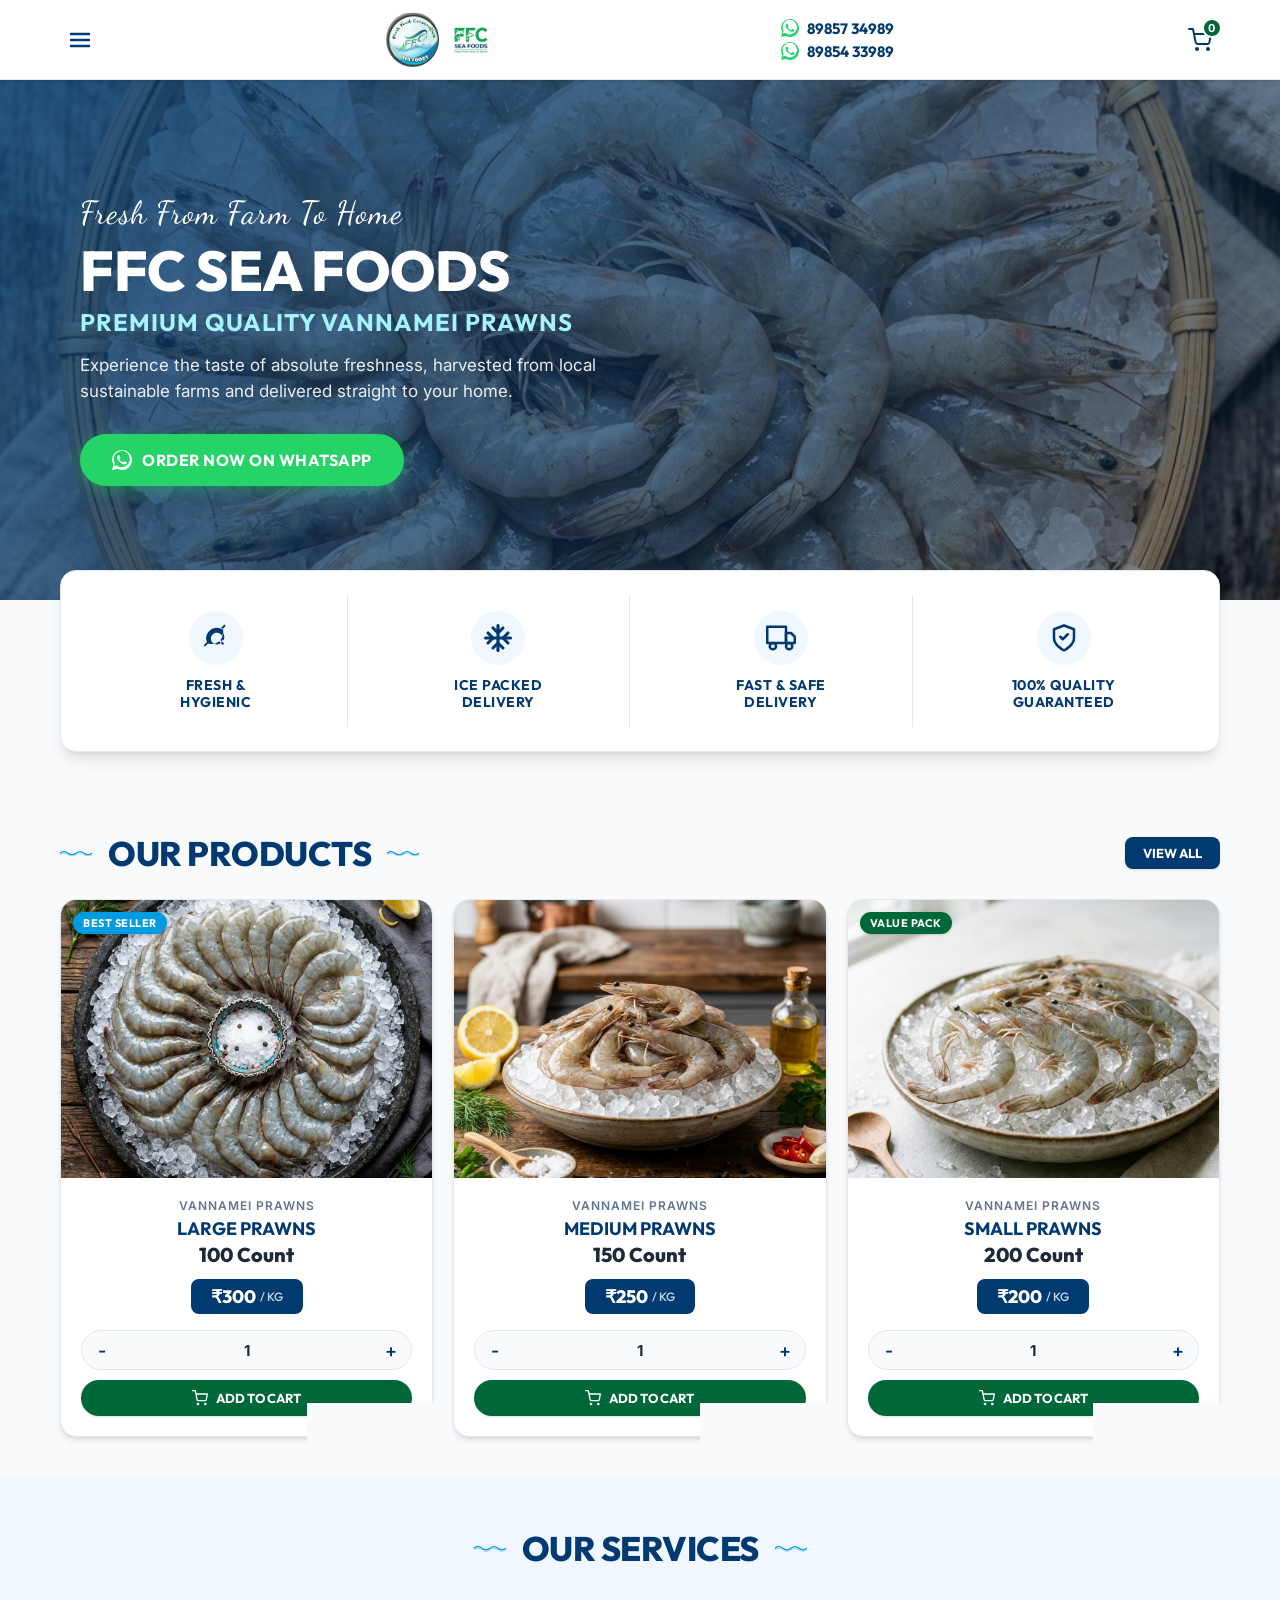
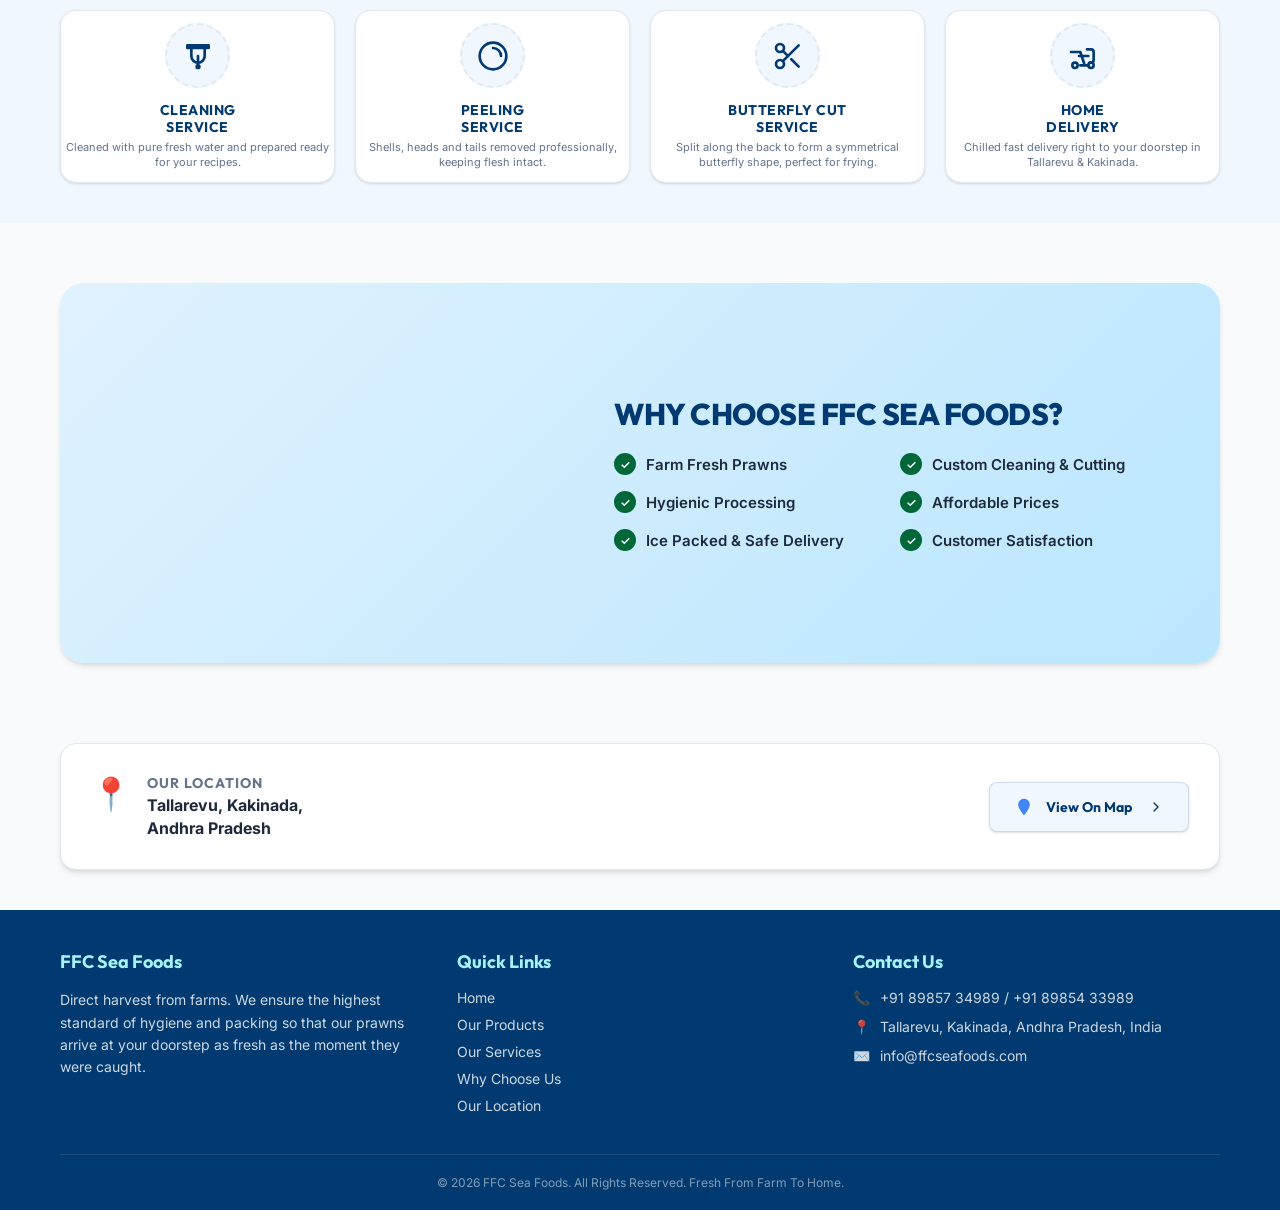
==== index.html @ 6ef406d2 "Add files via upload" ====
<!DOCTYPE html>
<html lang="en">
<head>
    <meta charset="UTF-8">
    <meta name="viewport" content="width=device-width, initial-scale=1.0">
    <title>FFC Sea Foods - Fresh From Farm To Home</title>
    <meta name="description" content="Experience the taste of freshness with premium quality Vannamei prawns from FFC Sea Foods. Delivered fresh, clean, and ice-packed from farm to home.">
    <link rel="stylesheet" href="style.css">
</head>
<body>

    <!-- Header Section -->
    <header class="header">
        <div class="container">
            <!-- Hamburger Menu Button -->
            <button class="menu-toggle" id="open-nav-btn" aria-label="Open Navigation Menu">
                <svg xmlns="http://www.w3.org/2000/svg" width="24" height="24" viewBox="0 0 24 24" fill="none" stroke="currentColor" stroke-width="2.5" stroke-linecap="round" stroke-linejoin="round"><line x1="3" y1="12" x2="21" y2="12"></line><line x1="3" y1="6" x2="21" y2="6"></line><line x1="3" y1="18" x2="21" y2="18"></line></svg>
            </button>

            <!-- Logo -->
            <a href="#" class="logo-container">
                <img src="assets/logo.jpg" alt="FFC Sea Foods Emblem" class="logo-emblem">
                <img src="assets/logo-text.png" alt="FFC Sea Foods Text Logo" class="logo-text">
            </a>

            <!-- Contact Numbers -->
            <div class="contact-info">
                <a href="https://wa.me/918985734989" target="_blank" class="phone-number" aria-label="Chat with FFC Sea Foods on WhatsApp">
                    <svg xmlns="http://www.w3.org/2000/svg" width="24" height="24" viewBox="0 0 24 24" fill="currentColor"><path d="M.057 24l1.687-6.163c-1.041-1.804-1.588-3.849-1.587-5.946C.06 5.348 5.397.01 12.008.01c3.202.001 6.212 1.246 8.477 3.514 2.266 2.268 3.507 5.28 3.505 8.484-.004 6.657-5.34 11.997-11.953 11.997-2.005-.001-3.973-.502-5.724-1.455L0 24zm6.59-4.846c1.6.95 3.188 1.449 4.825 1.451 5.436 0 9.86-4.37 9.864-9.799.002-2.63-1.023-5.101-2.885-6.963C16.588 1.98 14.113.956 12.008.956c-5.44 0-9.866 4.372-9.87 9.802 0 1.714.47 3.387 1.357 4.847l-.994 3.63 3.771-.981zM17.487 14.39c-.3-.15-1.774-.875-2.049-.976-.276-.1-.476-.15-.676.15-.2.3-.775.975-.95 1.174-.175.2-.35.225-.65.075-.3-.15-1.263-.465-2.403-1.485-.888-.795-1.484-1.777-1.66-2.07-.174-.3-.019-.465.13-.615.136-.135.3-.35.45-.525.15-.175.2-.3.3-.5.1-.2.05-.375-.025-.525-.075-.15-.676-1.625-.925-2.225-.244-.582-.515-.5-.676-.508-.155-.008-.333-.01-.508-.01s-.46.065-.702.306c-.24.24-1.01.988-1.01 2.407s1.03 2.795 1.17 2.99c.14.2 2.03 3.095 4.916 4.34.687.296 1.224.474 1.643.607.69.22 1.316.19 1.812.115.55-.085 1.774-.725 2.024-1.425.25-.7.25-1.3 0-1.425-.075-.125-.275-.2-.575-.35z"/></svg>
                    89857 34989
                </a>
                <a href="https://wa.me/918985433989" target="_blank" class="phone-number" aria-label="Chat with FFC Sea Foods on WhatsApp">
                    <svg xmlns="http://www.w3.org/2000/svg" width="24" height="24" viewBox="0 0 24 24" fill="currentColor"><path d="M.057 24l1.687-6.163c-1.041-1.804-1.588-3.849-1.587-5.946C.06 5.348 5.397.01 12.008.01c3.202.001 6.212 1.246 8.477 3.514 2.266 2.268 3.507 5.28 3.505 8.484-.004 6.657-5.34 11.997-11.953 11.997-2.005-.001-3.973-.502-5.724-1.455L0 24zm6.59-4.846c1.6.95 3.188 1.449 4.825 1.451 5.436 0 9.86-4.37 9.864-9.799.002-2.63-1.023-5.101-2.885-6.963C16.588 1.98 14.113.956 12.008.956c-5.44 0-9.866 4.372-9.87 9.802 0 1.714.47 3.387 1.357 4.847l-.994 3.63 3.771-.981zM17.487 14.39c-.3-.15-1.774-.875-2.049-.976-.276-.1-.476-.15-.676.15-.2.3-.775.975-.95 1.174-.175.2-.35.225-.65.075-.3-.15-1.263-.465-2.403-1.485-.888-.795-1.484-1.777-1.66-2.07-.174-.3-.019-.465.13-.615.136-.135.3-.35.45-.525.15-.175.2-.3.3-.5.1-.2.05-.375-.025-.525-.075-.15-.676-1.625-.925-2.225-.244-.582-.515-.5-.676-.508-.155-.008-.333-.01-.508-.01s-.46.065-.702.306c-.24.24-1.01.988-1.01 2.407s1.03 2.795 1.17 2.99c.14.2 2.03 3.095 4.916 4.34.687.296 1.224.474 1.643.607.69.22 1.316.19 1.812.115.55-.085 1.774-.725 2.024-1.425.25-.7.25-1.3 0-1.425-.075-.125-.275-.2-.575-.35z"/></svg>
                    89854 33989
                </a>
            </div>

            <!-- Header Right: Cart Icon Button -->
            <div class="header-right">
                <button class="cart-btn" id="open-cart-btn" aria-label="Open Shopping Cart">
                    <svg xmlns="http://www.w3.org/2000/svg" width="24" height="24" viewBox="0 0 24 24" fill="none" stroke="currentColor" stroke-width="2" stroke-linecap="round" stroke-linejoin="round"><circle cx="9" cy="21" r="1"></circle><circle cx="20" cy="21" r="1"></circle><path d="M1 1h4l2.68 13.39a2 2 0 0 0 2 1.61h9.72a2 2 0 0 0 2-1.61L23 6H6"></path></svg>
                    <span class="cart-count" id="cart-count">0</span>
                </button>
            </div>
        </div>
    </header>

    <!-- Hero Banner Slider Section -->
    <section class="hero" id="home">
        <div class="hero-slider">
            <!-- Slide 1 -->
            <div class="hero-slide active" style="background-image: url('assets/hero-prawns.png');">
                <div class="container">
                    <div class="hero-content">
                        <p class="hero-subtitle-hand">Fresh From Farm To Home</p>
                        <h1 class="hero-title">FFC Sea Foods</h1>
                        <p class="hero-accent">Premium Quality Vannamei Prawns</p>
                        <p class="hero-desc">Experience the taste of absolute freshness, harvested from local sustainable farms and delivered straight to your home.</p>
                        <a href="https://wa.me/918985734989?text=Hello%20FFC%20Sea%20Foods%2C%20I%20would%20like%20to%20order%20 Vannamei%20Prawns!" target="_blank" class="hero-btn">
                            <svg xmlns="http://www.w3.org/2000/svg" viewBox="0 0 24 24"><path d="M.057 24l1.687-6.163c-1.041-1.804-1.588-3.849-1.587-5.946C.06 5.348 5.397.01 12.008.01c3.202.001 6.212 1.246 8.477 3.514 2.266 2.268 3.507 5.28 3.505 8.484-.004 6.657-5.34 11.997-11.953 11.997-2.005-.001-3.973-.502-5.724-1.455L0 24zm6.59-4.846c1.6.95 3.188 1.449 4.825 1.451 5.436 0 9.86-4.37 9.864-9.799.002-2.63-1.023-5.101-2.885-6.963C16.588 1.98 14.113.956 12.008.956c-5.44 0-9.866 4.372-9.87 9.802 0 1.714.47 3.387 1.357 4.847l-.994 3.63 3.771-.981zM17.487 14.39c-.3-.15-1.774-.875-2.049-.976-.276-.1-.476-.15-.676.15-.2.3-.775.975-.95 1.174-.175.2-.35.225-.65.075-.3-.15-1.263-.465-2.403-1.485-.888-.795-1.484-1.777-1.66-2.07-.174-.3-.019-.465.13-.615.136-.135.3-.35.45-.525.15-.175.2-.3.3-.5.1-.2.05-.375-.025-.525-.075-.15-.676-1.625-.925-2.225-.244-.582-.515-.5-.676-.508-.155-.008-.333-.01-.508-.01s-.46.065-.702.306c-.24.24-1.01.988-1.01 2.407s1.03 2.795 1.17 2.99c.14.2 2.03 3.095 4.916 4.34.687.296 1.224.474 1.643.607.69.22 1.316.19 1.812.115.55-.085 1.774-.725 2.024-1.425.25-.7.25-1.3 0-1.425-.075-.125-.275-.2-.575-.35z"/></svg>
                            Order Now On WhatsApp
                        </a>
                    </div>
                </div>
            </div>
            
            <!-- Slide 2 -->
            <div class="hero-slide" style="background-image: url('assets/hero-prawns.png');">
                <div class="container">
                    <div class="hero-content">
                        <p class="hero-subtitle-hand">Tailored To Your Kitchen</p>
                        <h2 class="hero-title">Custom Cuts & Peeling</h2>
                        <p class="hero-accent">Hygienic Cleaning Included</p>
                        <p class="hero-desc">Choose from Peeling, De-veining, or Butterfly Cuts. Our team prepares your seafood fresh and pack it in ice-chilled boxes.</p>
                        <button class="hero-btn" onclick="document.getElementById('products').scrollIntoView();">
                            <svg xmlns="http://www.w3.org/2000/svg" width="24" height="24" viewBox="0 0 24 24" fill="none" stroke="currentColor" stroke-width="2" stroke-linecap="round" stroke-linejoin="round"><circle cx="9" cy="21" r="1"></circle><circle cx="20" cy="21" r="1"></circle><path d="M1 1h4l2.68 13.39a2 2 0 0 0 2 1.61h9.72a2 2 0 0 0 2-1.61L23 6H6"></path></svg>
                            View Our Prawn Products
                        </button>
                    </div>
                </div>
            </div>
        </div>
        
        <!-- Slider Dots -->
        <div class="hero-dots">
            <div class="hero-dot active" data-slide="0"></div>
            <div class="hero-dot" data-slide="1"></div>
        </div>
    </section>

    <!-- Feature Highlights Section -->
    <section class="features-section">
        <div class="container">
            <div class="features-grid">
                <!-- Feature 1 -->
                <div class="feature-card">
                    <div class="feature-icon-wrapper">
                        <!-- Prawn SVG -->
                        <svg xmlns="http://www.w3.org/2000/svg" width="30" height="30" viewBox="0 0 64 64" fill="currentColor"><path d="M49.2 16.5C45 12.3 39.5 10 33.7 10s-11.3 2.3-15.5 6.5C11 23.7 9 32.5 12.7 40.4L6.9 46.2c-.8.8-.8 2 0 2.8s2 .8 2.8 0l5.5-5.5c7.9 3.2 16.5 1 23.3-4.7l6.9 6.9c.4.4.9.6 1.4.6s1-.2 1.4-.6c.8-.8.8-2 0-2.8l-6.9-6.9c5.7-6.8 8-15.4 4.8-23.2l5.5-5.5c.8-.8.8-2 0-2.8s-2-.8-2.8 0l-5.7 5.7zM33.7 46c-7 0-12.7-5.7-12.7-12.7S26.7 20.6 33.7 20.6 46.4 26.3 46.4 33.3 40.7 46 33.7 46zm14.1-23.7c1.3 2.2 2 4.7 2 7.3s-.7 5.1-2 7.3l-2.6-2.6c.6-1.4 1-3 1-4.7s-.4-3.3-1-4.7l2.6-2.6z"/></svg>
                    </div>
                    <span class="feature-title">Fresh &<br>Hygienic</span>
                </div>
                <!-- Feature 2 -->
                <div class="feature-card">
                    <div class="feature-icon-wrapper">
                        <svg xmlns="http://www.w3.org/2000/svg" width="30" height="30" viewBox="0 0 24 24" fill="none" stroke="currentColor" stroke-width="2.5" stroke-linecap="round" stroke-linejoin="round"><line x1="2" y1="12" x2="22" y2="12"></line><line x1="12" y1="2" x2="12" y2="22"></line><path d="m20 16-4-4 4-4"></path><path d="m4 8 4 4-4 4"></path><path d="m16 4-4 4-4-4"></path><path d="m8 20 4-4 4 4"></path></svg>
                    </div>
                    <span class="feature-title">Ice Packed<br>Delivery</span>
                </div>
                <!-- Feature 3 -->
                <div class="feature-card">
                    <div class="feature-icon-wrapper">
                        <svg xmlns="http://www.w3.org/2000/svg" width="30" height="30" viewBox="0 0 24 24" fill="none" stroke="currentColor" stroke-width="2" stroke-linecap="round" stroke-linejoin="round"><rect x="1" y="3" width="15" height="13"></rect><polygon points="16 8 20 8 23 11 23 16 16 16 16 8"></polygon><circle cx="5.5" cy="18.5" r="2.5"></circle><circle cx="18.5" cy="18.5" r="2.5"></circle></svg>
                    </div>
                    <span class="feature-title">Fast & Safe<br>Delivery</span>
                </div>
                <!-- Feature 4 -->
                <div class="feature-card">
                    <div class="feature-icon-wrapper">
                        <svg xmlns="http://www.w3.org/2000/svg" width="30" height="30" viewBox="0 0 24 24" fill="none" stroke="currentColor" stroke-width="2" stroke-linecap="round" stroke-linejoin="round"><path d="M12 22s8-4 8-10V5l-8-3-8 3v7c0 6 8 10 8 10z"></path><path d="m9 11 2 2 4-4"></path></svg>
                    </div>
                    <span class="feature-title">100% Quality<br>Guaranteed</span>
                </div>
            </div>
        </div>
    </section>

    <!-- Our Products Section -->
    <section class="products-section" id="products">
        <div class="container">
            <div class="section-header-row">
                <div class="section-title-wrapper">
                    <!-- Blue waves SVG -->
                    <svg class="wave-icon" viewBox="0 0 100 20" width="32" fill="none" xmlns="http://www.w3.org/2000/svg">
                        <path d="M0 10 Q 12.5 0, 25 10 T 50 10 T 75 10 T 100 10" stroke="currentColor" stroke-width="4" stroke-linecap="round"/>
                        <path d="M0 15 Q 12.5 5, 25 15 T 50 15 T 75 15 T 100 15" stroke="currentColor" stroke-width="2" stroke-linecap="round" opacity="0.6"/>
                    </svg>
                    <h2 class="section-title">Our Products</h2>
                    <svg class="wave-icon" viewBox="0 0 100 20" width="32" fill="none" xmlns="http://www.w3.org/2000/svg">
                        <path d="M0 10 Q 12.5 0, 25 10 T 50 10 T 75 10 T 100 10" stroke="currentColor" stroke-width="4" stroke-linecap="round"/>
                        <path d="M0 15 Q 12.5 5, 25 15 T 50 15 T 75 15 T 100 15" stroke="currentColor" stroke-width="2" stroke-linecap="round" opacity="0.6"/>
                    </svg>
                </div>
                <button class="view-all-btn" onclick="document.getElementById('products').scrollIntoView();">View All</button>
            </div>

            <div class="products-grid">
                <!-- Product 1: 100 Count -->
                <div class="product-card animate-fade-in" style="animation-delay: 0.1s;">
                    <div class="product-image-wrapper">
                        <img src="assets/prawns-100.png" alt="Vannamei Prawns 100 Count" class="product-img">
                        <span class="product-badge">Best Seller</span>
                    </div>
                    <div class="product-body">
                        <span class="product-cat">Vannamei Prawns</span>
                        <h3 class="product-name">Large Prawns</h3>
                        <p class="product-count">100 Count</p>
                        <div class="product-price-tag">
                            ₹300 <span>/ KG</span>
                        </div>
                        <div class="product-actions">
                            <div class="qty-controls">
                                <button class="qty-btn minus" data-product-id="prawn-100" aria-label="Decrease Quantity">-</button>
                                <span class="qty-val" id="qty-prawn-100">1</span>
                                <button class="qty-btn plus" data-product-id="prawn-100" aria-label="Increase Quantity">+</button>
                            </div>
                            <button class="add-cart-btn" data-id="prawn-100" data-name="Vannamei Prawns (100 Count)" data-price="300" data-img="assets/prawns-100.png" data-count="100 Count">
                                <svg xmlns="http://www.w3.org/2000/svg" viewBox="0 0 24 24" fill="none" stroke="currentColor" stroke-width="2" stroke-linecap="round" stroke-linejoin="round"><circle cx="9" cy="21" r="1"></circle><circle cx="20" cy="21" r="1"></circle><path d="M1 1h4l2.68 13.39a2 2 0 0 0 2 1.61h9.72a2 2 0 0 0 2-1.61L23 6H6"></path></svg>
                                Add To Cart
                            </button>
                        </div>
                    </div>
                </div>

                <!-- Product 2: 150 Count -->
                <div class="product-card animate-fade-in" style="animation-delay: 0.2s;">
                    <div class="product-image-wrapper">
                        <img src="assets/prawns-150.png" alt="Vannamei Prawns 150 Count" class="product-img">
                    </div>
                    <div class="product-body">
                        <span class="product-cat">Vannamei Prawns</span>
                        <h3 class="product-name">Medium Prawns</h3>
                        <p class="product-count">150 Count</p>
                        <div class="product-price-tag">
                            ₹250 <span>/ KG</span>
                        </div>
                        <div class="product-actions">
                            <div class="qty-controls">
                                <button class="qty-btn minus" data-product-id="prawn-150" aria-label="Decrease Quantity">-</button>
                                <span class="qty-val" id="qty-prawn-150">1</span>
                                <button class="qty-btn plus" data-product-id="prawn-150" aria-label="Increase Quantity">+</button>
                            </div>
                            <button class="add-cart-btn" data-id="prawn-150" data-name="Vannamei Prawns (150 Count)" data-price="250" data-img="assets/prawns-150.png" data-count="150 Count">
                                <svg xmlns="http://www.w3.org/2000/svg" viewBox="0 0 24 24" fill="none" stroke="currentColor" stroke-width="2" stroke-linecap="round" stroke-linejoin="round"><circle cx="9" cy="21" r="1"></circle><circle cx="20" cy="21" r="1"></circle><path d="M1 1h4l2.68 13.39a2 2 0 0 0 2 1.61h9.72a2 2 0 0 0 2-1.61L23 6H6"></path></svg>
                                Add To Cart
                            </button>
                        </div>
                    </div>
                </div>

                <!-- Product 3: 200 Count -->
                <div class="product-card animate-fade-in" style="animation-delay: 0.3s;">
                    <div class="product-image-wrapper">
                        <img src="assets/prawns-200.png" alt="Vannamei Prawns 200 Count" class="product-img">
                        <span class="product-badge" style="background-color: var(--primary);">Value Pack</span>
                    </div>
                    <div class="product-body">
                        <span class="product-cat">Vannamei Prawns</span>
                        <h3 class="product-name">Small Prawns</h3>
                        <p class="product-count">200 Count</p>
                        <div class="product-price-tag">
                            ₹200 <span>/ KG</span>
                        </div>
                        <div class="product-actions">
                            <div class="qty-controls">
                                <button class="qty-btn minus" data-product-id="prawn-200" aria-label="Decrease Quantity">-</button>
                                <span class="qty-val" id="qty-prawn-200">1</span>
                                <button class="qty-btn plus" data-product-id="prawn-200" aria-label="Increase Quantity">+</button>
                            </div>
                            <button class="add-cart-btn" data-id="prawn-200" data-name="Vannamei Prawns (200 Count)" data-price="200" data-img="assets/prawns-200.png" data-count="200 Count">
                                <svg xmlns="http://www.w3.org/2000/svg" viewBox="0 0 24 24" fill="none" stroke="currentColor" stroke-width="2" stroke-linecap="round" stroke-linejoin="round"><circle cx="9" cy="21" r="1"></circle><circle cx="20" cy="21" r="1"></circle><path d="M1 1h4l2.68 13.39a2 2 0 0 0 2 1.61h9.72a2 2 0 0 0 2-1.61L23 6H6"></path></svg>
                                Add To Cart
                            </button>
                        </div>
                    </div>
                </div>
            </div>
        </div>
    </section>

    <!-- Our Services Section -->
    <section class="services-section" id="services">
        <div class="container">
            <div class="section-header">
                <div class="section-title-wrapper">
                    <svg class="wave-icon" viewBox="0 0 100 20" width="32" fill="none" xmlns="http://www.w3.org/2000/svg">
                        <path d="M0 10 Q 12.5 0, 25 10 T 50 10 T 75 10 T 100 10" stroke="currentColor" stroke-width="4" stroke-linecap="round"/>
                        <path d="M0 15 Q 12.5 5, 25 15 T 50 15 T 75 15 T 100 15" stroke="currentColor" stroke-width="2" stroke-linecap="round" opacity="0.6"/>
                    </svg>
                    <h2 class="section-title">Our Services</h2>
                    <svg class="wave-icon" viewBox="0 0 100 20" width="32" fill="none" xmlns="http://www.w3.org/2000/svg">
                        <path d="M0 10 Q 12.5 0, 25 10 T 50 10 T 75 10 T 100 10" stroke="currentColor" stroke-width="4" stroke-linecap="round"/>
                        <path d="M0 15 Q 12.5 5, 25 15 T 50 15 T 75 15 T 100 15" stroke="currentColor" stroke-width="2" stroke-linecap="round" opacity="0.6"/>
                    </svg>
                </div>
            </div>

            <div class="services-grid">
                <!-- Service 1 -->
                <div class="service-card">
                    <div class="service-icon-wrapper">
                        <!-- Shower/Cleaning SVG -->
                        <svg xmlns="http://www.w3.org/2000/svg" width="32" height="32" viewBox="0 0 24 24" fill="none" stroke="currentColor" stroke-width="2" stroke-linecap="round" stroke-linejoin="round"><path d="M4 4h16v2H4z"></path><path d="M7 6v6a5 5 0 0 0 10 0V6"></path><path d="M12 12v8"></path><circle cx="12" cy="20" r="1"></circle></svg>
                    </div>
                    <span class="service-title">Cleaning<br>Service</span>
                    <p class="service-desc">Cleaned with pure fresh water and prepared ready for your recipes.</p>
                </div>

                <!-- Service 2 -->
                <div class="service-card">
                    <div class="service-icon-wrapper">
                        <!-- Peeling/Shrimp SVG -->
                        <svg xmlns="http://www.w3.org/2000/svg" width="32" height="32" viewBox="0 0 24 24" fill="none" stroke="currentColor" stroke-width="2" stroke-linecap="round" stroke-linejoin="round"><path d="M12 2a10 10 0 0 1 10 10c0 5.523-4.477 10-10 10S2 17.523 2 12S6.477 2 12 2z"></path><path d="M12 6a6 6 0 0 1 6 6"></path></svg>
                    </div>
                    <span class="service-title">Peeling<br>Service</span>
                    <p class="service-desc">Shells, heads and tails removed professionally, keeping flesh intact.</p>
                </div>

                <!-- Service 3 -->
                <div class="service-card">
                    <div class="service-icon-wrapper">
                        <!-- Scissors SVG -->
                        <svg xmlns="http://www.w3.org/2000/svg" width="32" height="32" viewBox="0 0 24 24" fill="none" stroke="currentColor" stroke-width="2" stroke-linecap="round" stroke-linejoin="round"><circle cx="6" cy="6" r="3"></circle><circle cx="6" cy="18" r="3"></circle><line x1="20" y1="4" x2="8.12" y2="15.88"></line><line x1="14.47" y1="14.48" x2="20" y2="20"></line><line x1="8.12" y1="8.12" x2="12" y2="12"></line></svg>
                    </div>
                    <span class="service-title">Butterfly Cut<br>Service</span>
                    <p class="service-desc">Split along the back to form a symmetrical butterfly shape, perfect for frying.</p>
                </div>

                <!-- Service 4 -->
                <div class="service-card">
                    <div class="service-icon-wrapper">
                        <!-- Home Delivery Scooter SVG -->
                        <svg xmlns="http://www.w3.org/2000/svg" width="32" height="32" viewBox="0 0 24 24" fill="none" stroke="currentColor" stroke-width="2" stroke-linecap="round" stroke-linejoin="round"><circle cx="6" cy="19" r="2"></circle><circle cx="18" cy="19" r="2"></circle><path d="M10 19h6"></path><path d="M17 17h1a2 2 0 0 0 2-2V9a2 2 0 0 0-2-2h-3"></path><path d="M13 18l-3-9H3"></path><path d="M16 12H9"></path></svg>
                    </div>
                    <span class="service-title">Home<br>Delivery</span>
                    <p class="service-desc">Chilled fast delivery right to your doorstep in Tallarevu & Kakinada.</p>
                </div>
            </div>
        </div>
    </section>

    <!-- Why Choose FFC Sea Foods Section -->
    <section class="why-section" id="about">
        <div class="container">
            <div class="why-banner">
                <div class="why-image" style="background-image: url('assets/swimming-prawn.png');"></div>
                <div class="why-content">
                    <h3 class="why-title">Why Choose FFC Sea Foods?</h3>
                    <div class="why-list">
                        <!-- Item 1 -->
                        <div class="why-item">
                            <span class="why-item-icon">✓</span>
                            <span>Farm Fresh Prawns</span>
                        </div>
                        <!-- Item 2 -->
                        <div class="why-item">
                            <span class="why-item-icon">✓</span>
                            <span>Custom Cleaning & Cutting</span>
                        </div>
                        <!-- Item 3 -->
                        <div class="why-item">
                            <span class="why-item-icon">✓</span>
                            <span>Hygienic Processing</span>
                        </div>
                        <!-- Item 4 -->
                        <div class="why-item">
                            <span class="why-item-icon">✓</span>
                            <span>Affordable Prices</span>
                        </div>
                        <!-- Item 5 -->
                        <div class="why-item">
                            <span class="why-item-icon">✓</span>
                            <span>Ice Packed & Safe Delivery</span>
                        </div>
                        <!-- Item 6 -->
                        <div class="why-item">
                            <span class="why-item-icon">✓</span>
                            <span>Customer Satisfaction</span>
                        </div>
                    </div>
                </div>
            </div>
        </div>
    </section>

    <!-- Location Section -->
    <section class="location-section" id="location">
        <div class="container">
            <div class="location-wrapper">
                <div class="location-details">
                    <span class="loc-pin-icon">📍</span>
                    <div class="loc-info">
                        <h4>Our Location</h4>
                        <p>Tallarevu, Kakinada,<br>Andhra Pradesh</p>
                    </div>
                </div>
                <!-- Google Maps Link -->
                <a href="https://maps.google.com/?q=Tallarevu,Kakinada,Andhra+Pradesh" target="_blank" class="map-btn">
                    <img src="https://upload.wikimedia.org/wikipedia/commons/a/a9/Google_Maps_icon_%282020%29.svg" alt="Google Maps Logo" onerror="this.src='data:image/svg+xml;utf8,<svg xmlns=\'http://www.w3.org/2000/svg\' width=\'24\' height=\'24\' viewBox=\'0 0 24 24\' fill=\'%234285F4\'><path d=\'M12 2C8.13 2 5 5.13 5 9c0 5.25 7 13 7 13s7-7.75 7-13c0-3.87-3.13-7-7-7z\'/></svg>'">
                    View On Map
                    <svg xmlns="http://www.w3.org/2000/svg" width="16" height="16" viewBox="0 0 24 24" fill="none" stroke="currentColor" stroke-width="2" stroke-linecap="round" stroke-linejoin="round" style="margin-left: 4px;"><polyline points="9 18 15 12 9 6"></polyline></svg>
                </a>
            </div>
        </div>
    </section>

    <!-- Footer -->
    <footer class="footer">
        <div class="container">
            <div class="footer-grid">
                <div class="footer-col">
                    <h3>FFC Sea Foods</h3>
                    <p>Direct harvest from farms. We ensure the highest standard of hygiene and packing so that our prawns arrive at your doorstep as fresh as the moment they were caught.</p>
                </div>
                <div class="footer-col">
                    <h3>Quick Links</h3>
                    <ul class="footer-links">
                        <li><a href="#home">Home</a></li>
                        <li><a href="#products">Our Products</a></li>
                        <li><a href="#services">Our Services</a></li>
                        <li><a href="#about">Why Choose Us</a></li>
                        <li><a href="#location">Our Location</a></li>
                    </ul>
                </div>
                <div class="footer-col">
                    <h3>Contact Us</h3>
                    <div class="footer-contact">
                        <div class="footer-contact-item">
                            <span>📞</span>
                            <span>+91 89857 34989 / +91 89854 33989</span>
                        </div>
                        <div class="footer-contact-item">
                            <span>📍</span>
                            <span>Tallarevu, Kakinada, Andhra Pradesh, India</span>
                        </div>
                        <div class="footer-contact-item">
                            <span>✉️</span>
                            <span>info@ffcseafoods.com</span>
                        </div>
                    </div>
                </div>
            </div>
            <div class="footer-bottom">
                <p>&copy; 2026 FFC Sea Foods. All Rights Reserved. Fresh From Farm To Home.</p>
            </div>
        </div>
    </footer>

    <!-- Mobile Sticky Bottom Navigation -->
    <div class="mobile-sticky-footer">
        <a href="https://wa.me/918985734989" target="_blank" class="sticky-cta-btn whatsapp">
            <svg xmlns="http://www.w3.org/2000/svg" width="20" height="20" viewBox="0 0 24 24" fill="currentColor" style="margin-bottom: 2px;"><path d="M.057 24l1.687-6.163c-1.041-1.804-1.588-3.849-1.587-5.946C.06 5.348 5.397.01 12.008.01c3.202.001 6.212 1.246 8.477 3.514 2.266 2.268 3.507 5.28 3.505 8.484-.004 6.657-5.34 11.997-11.953 11.997-2.005-.001-3.973-.502-5.724-1.455L0 24zm6.59-4.846c1.6.95 3.188 1.449 4.825 1.451 5.436 0 9.86-4.37 9.864-9.799.002-2.63-1.023-5.101-2.885-6.963C16.588 1.98 14.113.956 12.008.956c-5.44 0-9.866 4.372-9.87 9.802 0 1.714.47 3.387 1.357 4.847l-.994 3.63 3.771-.981zM17.487 14.39c-.3-.15-1.774-.875-2.049-.976-.276-.1-.476-.15-.676.15-.2.3-.775.975-.95 1.174-.175.2-.35.225-.65.075-.3-.15-1.263-.465-2.403-1.485-.888-.795-1.484-1.777-1.66-2.07-.174-.3-.019-.465.13-.615.136-.135.3-.35.45-.525.15-.175.2-.3.3-.5.1-.2.05-.375-.025-.525-.075-.15-.676-1.625-.925-2.225-.244-.582-.515-.5-.676-.508-.155-.008-.333-.01-.508-.01s-.46.065-.702.306c-.24.24-1.01.988-1.01 2.407s1.03 2.795 1.17 2.99c.14.2 2.03 3.095 4.916 4.34.687.296 1.224.474 1.643.607.69.22 1.316.19 1.812.115.55-.085 1.774-.725 2.024-1.425.25-.7.25-1.3 0-1.425-.075-.125-.275-.2-.575-.35z"/></svg>
            <span>WhatsApp Order</span>
        </a>
        <a href="tel:+918985734989" class="sticky-cta-btn call">
            <!-- Phone SVG -->
            <svg xmlns="http://www.w3.org/2000/svg" width="20" height="20" viewBox="0 0 24 24" fill="none" stroke="currentColor" stroke-width="2.5" stroke-linecap="round" stroke-linejoin="round" style="margin-bottom: 2px;"><path d="M22 16.92v3a2 2 0 0 1-2.18 2 19.79 19.79 0 0 1-8.63-3.07 19.5 19.5 0 0 1-6-6 19.79 19.79 0 0 1-3.07-8.67A2 2 0 0 1 4.11 2h3a2 2 0 0 1 2 1.72 12.84 12.84 0 0 0 .7 2.81 2 2 0 0 1-.45 2.11L8.09 9.91a16 16 0 0 0 6 6l1.27-1.27a2 2 0 0 1 2.11-.45 12.84 12.84 0 0 0 2.81.7A2 2 0 0 1 22 16.92z"></path></svg>
            <span>Call Now</span>
        </a>
        <button class="sticky-cta-btn order" id="mobile-order-btn">
            <!-- Shopping Cart SVG -->
            <svg xmlns="http://www.w3.org/2000/svg" width="20" height="20" viewBox="0 0 24 24" fill="none" stroke="currentColor" stroke-width="2.5" stroke-linecap="round" stroke-linejoin="round" style="margin-bottom: 2px;"><circle cx="9" cy="21" r="1"></circle><circle cx="20" cy="21" r="1"></circle><path d="M1 1h4l2.68 13.39a2 2 0 0 0 2 1.61h9.72a2 2 0 0 0 2-1.61L23 6H6"></path></svg>
            <span>Order Now</span>
        </button>
    </div>

    <!-- Drawers Backdrop -->
    <div class="drawer-backdrop" id="backdrop"></div>

    <!-- Navigation Drawer (Left Sidebar) -->
    <div class="nav-drawer" id="nav-drawer">
        <div class="drawer-header">
            <span class="drawer-title">Navigation</span>
            <button class="drawer-close" id="close-nav-btn" aria-label="Close Navigation Menu">&times;</button>
        </div>
        <div class="nav-drawer-body">
            <a href="#home" class="nav-drawer-link active" data-target="home">Home</a>
            <a href="#products" class="nav-drawer-link" data-target="products">Our Products</a>
            <a href="#services" class="nav-drawer-link" data-target="services">Our Services</a>
            <a href="#about" class="nav-drawer-link" data-target="about">Why Choose Us</a>
            <a href="#location" class="nav-drawer-link" data-target="location">Our Location</a>
        </div>
        <div class="nav-drawer-footer">
            <p style="font-size: 13px; color: var(--secondary); font-weight: 700;">FFC Sea Foods</p>
            <p style="font-size: 11px; color: var(--text-muted);">Fresh From Farm To Home</p>
        </div>
    </div>

    <!-- Cart Drawer (Right Sidebar) -->
    <div class="cart-drawer" id="cart-drawer">
        <div class="drawer-header">
            <span class="drawer-title">Your Order Summary</span>
            <button class="drawer-close" id="close-cart-btn" aria-label="Close Shopping Cart">&times;</button>
        </div>
        <div class="cart-drawer-body">
            <!-- Cart Items list -->
            <div id="cart-items-container">
                <!-- Javascript will populate items here -->
                <div class="cart-empty-message">
                    <svg xmlns="http://www.w3.org/2000/svg" width="48" height="48" viewBox="0 0 24 24" fill="none" stroke="currentColor" stroke-width="1.5" stroke-linecap="round" stroke-linejoin="round"><circle cx="9" cy="21" r="1"></circle><circle cx="20" cy="21" r="1"></circle><path d="M1 1h4l2.68 13.39a2 2 0 0 0 2 1.61h9.72a2 2 0 0 0 2-1.61L23 6H6"></path></svg>
                    <p>Your cart is empty.</p>
                    <p style="font-size: 12px;">Add some fresh prawns to start your order!</p>
                </div>
            </div>

            <!-- Cart Options (Service Selection, Customer Details) -->
            <div id="cart-checkout-options" style="display: none;">
                <div class="cart-options-section">
                    <span class="cart-section-title">1. Choose Custom Prep Service</span>
                    <div class="form-group">
                        <label for="prep-service">Prep Service (Free of Cost)</label>
                        <select class="form-select" id="prep-service">
                            <option value="none">None (Whole Prawns with Shell)</option>
                            <option value="cleaning">Cleaning Only (Cleaned, Shell On)</option>
                            <option value="peeled">Peeled Service (Shell & Head Removed)</option>
                            <option value="butterfly">Butterfly Cut Service (Split Back)</option>
                        </select>
                    </div>
                </div>

                <div class="cart-options-section">
                    <span class="cart-section-title">2. Delivery Details</span>
                    <div class="form-group" style="margin-bottom: 8px;">
                        <label for="cust-name">Your Name *</label>
                        <input type="text" class="form-input" id="cust-name" placeholder="Enter your full name" required>
                    </div>
                    <div class="form-group" style="margin-bottom: 8px;">
                        <label for="cust-phone">WhatsApp Number *</label>
                        <input type="tel" class="form-input" id="cust-phone" placeholder="Enter your contact number" required>
                    </div>
                    <div class="form-group">
                        <label for="cust-address">Delivery Address *</label>
                        <textarea class="form-input" id="cust-address" placeholder="Enter your full delivery address in Tallarevu/Kakinada" required></textarea>
                    </div>
                </div>
            </div>
        </div>

        <div class="cart-drawer-footer" id="cart-drawer-footer" style="display: none;">
            <div class="cart-summary-row">
                <span>Subtotal:</span>
                <span id="cart-subtotal">₹0</span>
            </div>
            <div class="cart-summary-row">
                <span>Prep Service:</span>
                <span style="color: var(--primary); font-weight: 600;">FREE</span>
            </div>
            <div class="cart-summary-row">
                <span>Delivery:</span>
                <span style="color: var(--primary); font-weight: 600;">FREE</span>
            </div>
            <div class="cart-summary-row total">
                <span>Grand Total:</span>
                <span id="cart-total">₹0</span>
            </div>
            <button class="checkout-btn" id="whatsapp-checkout-btn">
                <svg xmlns="http://www.w3.org/2000/svg" width="18" height="18" fill="currentColor" viewBox="0 0 24 24"><path d="M.057 24l1.687-6.163c-1.041-1.804-1.588-3.849-1.587-5.946C.06 5.348 5.397.01 12.008.01c3.202.001 6.212 1.246 8.477 3.514 2.266 2.268 3.507 5.28 3.505 8.484-.004 6.657-5.34 11.997-11.953 11.997-2.005-.001-3.973-.502-5.724-1.455L0 24zm6.59-4.846c1.6.95 3.188 1.449 4.825 1.451 5.436 0 9.86-4.37 9.864-9.799.002-2.63-1.023-5.101-2.885-6.963C16.588 1.98 14.113.956 12.008.956c-5.44 0-9.866 4.372-9.87 9.802 0 1.714.47 3.387 1.357 4.847l-.994 3.63 3.771-.981zM17.487 14.39c-.3-.15-1.774-.875-2.049-.976-.276-.1-.476-.15-.676.15-.2.3-.775.975-.95 1.174-.175.2-.35.225-.65.075-.3-.15-1.263-.465-2.403-1.485-.888-.795-1.484-1.777-1.66-2.07-.174-.3-.019-.465.13-.615.136-.135.3-.35.45-.525.15-.175.2-.3.3-.5.1-.2.05-.375-.025-.525-.075-.15-.676-1.625-.925-2.225-.244-.582-.515-.5-.676-.508-.155-.008-.333-.01-.508-.01s-.46.065-.702.306c-.24.24-1.01.988-1.01 2.407s1.03 2.795 1.17 2.99c.14.2 2.03 3.095 4.916 4.34.687.296 1.224.474 1.643.607.69.22 1.316.19 1.812.115.55-.085 1.774-.725 2.024-1.425.25-.7.25-1.3 0-1.425-.075-.125-.275-.2-.575-.35z"/></svg>
                Confirm & Order on WhatsApp
            </button>
        </div>
    </footer>

    <script src="app.js"></script>
</body>
</html>
---- style.css ----
@import url('https://fonts.googleapis.com/css2?family=Dancing+Script:wght@600&family=Inter:wght@400;500;600&family=Outfit:wght@400;600;700;800&display=swap');

/* Reset and Base Styles */
* {
    margin: 0;
    padding: 0;
    box-sizing: border-box;
}

:root {
    --primary: #006838; /* Green */
    --primary-light: #4caf50;
    --primary-hover: #00502b;
    --secondary: #003a70; /* Dark Navy Blue */
    --secondary-hover: #00284f;
    --accent-blue: #009be1; /* Cyan/Light Blue */
    --whatsapp: #25d366;
    --whatsapp-dark: #128c7e;
    
    --text-dark: #1e293b;
    --text-light: #ffffff;
    --text-muted: #64748b;
    
    --bg-main: #f8fafc;
    --bg-card: #ffffff;
    --bg-blue-light: #f0f7ff;
    --border-color: #e2e8f0;
    
    --font-heading: 'Outfit', sans-serif;
    --font-body: 'Inter', sans-serif;
    --font-hand: 'Dancing Script', cursive;
    
    --transition: all 0.3s cubic-bezier(0.4, 0, 0.2, 1);
    --shadow-sm: 0 1px 3px 0 rgb(0 0 0 / 0.1), 0 1px 2px -1px rgb(0 0 0 / 0.1);
    --shadow-md: 0 4px 6px -1px rgb(0 0 0 / 0.1), 0 2px 4px -2px rgb(0 0 0 / 0.1);
    --shadow-lg: 0 10px 15px -3px rgb(0 0 0 / 0.1), 0 4px 6px -4px rgb(0 0 0 / 0.1);
    --shadow-xl: 0 20px 25px -5px rgb(0 0 0 / 0.1), 0 8px 10px -6px rgb(0 0 0 / 0.1);
    
    --header-height: 80px;
    --border-radius-sm: 8px;
    --border-radius-md: 16px;
    --border-radius-lg: 24px;
}

html {
    scroll-behavior: smooth;
    font-family: var(--font-body);
    color: var(--text-dark);
    background-color: var(--bg-main);
}

body {
    min-height: 100vh;
    display: flex;
    flex-direction: column;
    overflow-x: hidden;
    padding-bottom: 70px; /* Space for mobile sticky footer */
}

@media (min-width: 769px) {
    body {
        padding-bottom: 0;
    }
}

a {
    text-decoration: none;
    color: inherit;
}

button {
    font-family: inherit;
    cursor: pointer;
    border: none;
    outline: none;
    background: none;
}

img {
    max-width: 100%;
    height: auto;
    display: block;
}

.container {
    width: 100%;
    max-width: 1200px;
    margin: 0 auto;
    padding: 0 20px;
}

/* Header Styles */
.header {
    height: var(--header-height);
    background-color: var(--bg-card);
    box-shadow: var(--shadow-sm);
    position: sticky;
    top: 0;
    z-index: 100;
    display: flex;
    align-items: center;
    border-bottom: 1px solid var(--border-color);
}

.header .container {
    display: flex;
    align-items: center;
    justify-content: space-between;
}

.menu-toggle {
    font-size: 28px;
    color: var(--secondary);
    display: flex;
    align-items: center;
    justify-content: center;
    padding: 8px;
    border-radius: var(--border-radius-sm);
    transition: var(--transition);
}

.menu-toggle:hover {
    background-color: var(--bg-blue-light);
}

.logo-container {
    display: flex;
    align-items: center;
    gap: 8px;
    height: calc(var(--header-height) - 10px);
}

.logo-emblem {
    height: 100%;
    max-height: 55px;
    object-fit: contain;
    border-radius: 50%;
}

.logo-text {
    height: 100%;
    max-height: 48px;
    object-fit: contain;
}

@media (max-width: 480px) {
    .logo-emblem {
        max-height: 44px;
    }
    .logo-text {
        max-height: 38px;
    }
    .logo-container {
        gap: 4px;
    }
}

.contact-info {
    display: flex;
    flex-direction: column;
    gap: 2px;
    align-items: flex-end;
}

.phone-number {
    display: flex;
    align-items: center;
    gap: 4px;
    font-family: var(--font-heading);
    font-weight: 700;
    font-size: 10px;
    color: var(--secondary);
    transition: var(--transition);
    white-space: nowrap;
}

.phone-number:hover {
    color: var(--accent-blue);
}

.phone-number svg {
    color: var(--whatsapp);
    width: 12px;
    height: 12px;
}

@media (min-width: 769px) {
    .contact-info {
        align-items: flex-start;
        gap: 4px;
    }
    .phone-number {
        font-size: 15px;
        gap: 8px;
    }
    .phone-number svg {
        width: 18px;
        height: 18px;
    }
}

.header-right {
    display: flex;
    align-items: center;
    gap: 16px;
}

/* Cart Icon Button */
.cart-btn {
    position: relative;
    font-size: 24px;
    color: var(--secondary);
    padding: 8px;
    border-radius: var(--border-radius-sm);
    transition: var(--transition);
    display: flex;
    align-items: center;
    justify-content: center;
}

.cart-btn:hover {
    background-color: var(--bg-blue-light);
    color: var(--accent-blue);
}

.cart-count {
    position: absolute;
    top: -2px;
    right: -2px;
    background-color: var(--primary);
    color: var(--text-light);
    font-size: 11px;
    font-weight: 700;
    min-width: 20px;
    height: 20px;
    border-radius: 50%;
    display: flex;
    align-items: center;
    justify-content: center;
    border: 2px solid var(--bg-card);
    padding: 2px;
}

/* Hero Section */
.hero {
    position: relative;
    height: 380px;
    overflow: hidden;
    color: var(--text-light);
    background-color: var(--secondary);
}

@media (min-width: 769px) {
    .hero {
        height: 520px;
    }
}

.hero-slider {
    width: 100%;
    height: 100%;
    position: relative;
}

.hero-slide {
    position: absolute;
    top: 0;
    left: 0;
    width: 100%;
    height: 100%;
    opacity: 0;
    transition: opacity 0.8s ease-in-out;
    background-size: cover;
    background-position: center;
    display: flex;
    align-items: center;
    z-index: 1;
}

.hero-slide.active {
    opacity: 1;
    z-index: 2;
}

.hero-slide::before {
    content: '';
    position: absolute;
    top: 0;
    left: 0;
    width: 100%;
    height: 100%;
    background: linear-gradient(135deg, rgba(0, 58, 112, 0.85) 0%, rgba(0, 20, 40, 0.5) 100%);
    z-index: 2;
}

.hero-content {
    position: relative;
    z-index: 3;
    width: 100%;
    max-width: 650px;
    padding: 0 20px;
}

.hero-subtitle-hand {
    font-family: var(--font-hand);
    font-size: 24px;
    color: var(--text-light);
    margin-bottom: 8px;
    letter-spacing: 1px;
}

@media (min-width: 769px) {
    .hero-subtitle-hand {
        font-size: 32px;
    }
}

.hero-title {
    font-family: var(--font-heading);
    font-weight: 800;
    font-size: 38px;
    line-height: 1.1;
    margin-bottom: 6px;
    text-transform: uppercase;
    letter-spacing: -0.5px;
}

@media (min-width: 769px) {
    .hero-title {
        font-size: 56px;
    }
}

.hero-accent {
    font-family: var(--font-heading);
    font-weight: 700;
    font-size: 18px;
    color: #a5f3fc; /* Cyan-200 */
    text-transform: uppercase;
    letter-spacing: 1px;
    margin-bottom: 16px;
}

@media (min-width: 769px) {
    .hero-accent {
        font-size: 24px;
    }
}

.hero-desc {
    font-size: 14px;
    line-height: 1.5;
    margin-bottom: 24px;
    color: rgba(255, 255, 255, 0.9);
}

@media (min-width: 769px) {
    .hero-desc {
        font-size: 17px;
        margin-bottom: 30px;
    }
}

.hero-btn {
    display: inline-flex;
    align-items: center;
    gap: 10px;
    background-color: var(--whatsapp);
    color: var(--text-light);
    font-family: var(--font-heading);
    font-weight: 700;
    font-size: 14px;
    padding: 12px 24px;
    border-radius: 50px;
    box-shadow: 0 4px 15px rgba(37, 211, 102, 0.4);
    transition: var(--transition);
    text-transform: uppercase;
    letter-spacing: 0.5px;
}

@media (min-width: 769px) {
    .hero-btn {
        font-size: 16px;
        padding: 16px 32px;
    }
}

.hero-btn:hover {
    background-color: var(--whatsapp-dark);
    transform: translateY(-2px);
    box-shadow: 0 6px 20px rgba(37, 211, 102, 0.5);
}

.hero-btn svg {
    width: 20px;
    height: 20px;
    fill: currentColor;
}

.hero-dots {
    position: absolute;
    bottom: 20px;
    left: 50%;
    transform: translateX(-50%);
    display: flex;
    gap: 8px;
    z-index: 3;
}

.hero-dot {
    width: 25px;
    height: 6px;
    background-color: rgba(255, 255, 255, 0.4);
    border-radius: 3px;
    cursor: pointer;
    transition: var(--transition);
}

.hero-dot.active {
    background-color: var(--text-light);
    width: 40px;
}

/* Feature Highlights Grid */
.features-section {
    position: relative;
    margin-top: -30px;
    z-index: 5;
    padding-bottom: 40px;
}

.features-grid {
    display: grid;
    grid-template-columns: repeat(4, 1fr);
    gap: 6px;
    background-color: var(--bg-card);
    padding: 12px 6px;
    border-radius: var(--border-radius-md);
    box-shadow: var(--shadow-lg);
    border: 1px solid var(--border-color);
}

@media (min-width: 769px) {
    .features-grid {
        gap: 20px;
        padding: 24px;
    }
}

.feature-card {
    display: flex;
    flex-direction: column;
    align-items: center;
    text-align: center;
    padding: 6px 2px;
    border-right: 1px dashed var(--border-color);
    border-bottom: none;
    transition: var(--transition);
}

.feature-card:last-child {
    border-right: none;
}

.feature-card:hover {
    transform: translateY(-3px);
}

@media (min-width: 769px) {
    .feature-card {
        padding: 16px;
        border-right: 1px solid var(--border-color);
    }
}

.feature-icon-wrapper {
    width: 38px;
    height: 38px;
    border-radius: 50%;
    background-color: var(--bg-blue-light);
    color: var(--secondary);
    display: flex;
    align-items: center;
    justify-content: center;
    margin-bottom: 8px;
    font-size: 18px;
    transition: var(--transition);
}

@media (min-width: 769px) {
    .feature-icon-wrapper {
        width: 54px;
        height: 54px;
        font-size: 24px;
        margin-bottom: 12px;
    }
}

.feature-card:hover .feature-icon-wrapper {
    background-color: var(--secondary);
    color: var(--text-light);
}

.feature-title {
    font-family: var(--font-heading);
    font-weight: 700;
    font-size: 8px;
    line-height: 1.2;
    text-transform: uppercase;
    letter-spacing: 0.1px;
    color: var(--secondary);
}

@media (min-width: 769px) {
    .feature-title {
        font-size: 14px;
        letter-spacing: 0.5px;
    }
}

/* Section Header Styles */
.section-header {
    display: flex;
    flex-direction: column;
    align-items: center;
    justify-content: center;
    margin-bottom: 30px;
    text-align: center;
    position: relative;
    padding: 10px 0;
}

.section-title-wrapper {
    display: flex;
    align-items: center;
    gap: 16px;
}

.wave-icon {
    width: 32px;
    height: auto;
    color: var(--accent-blue);
}

.section-title {
    font-family: var(--font-heading);
    font-weight: 800;
    font-size: 26px;
    text-transform: uppercase;
    letter-spacing: -0.5px;
    color: var(--secondary);
}

@media (min-width: 769px) {
    .section-title {
        font-size: 34px;
    }
}

.section-header-row {
    display: flex;
    justify-content: space-between;
    align-items: center;
    width: 100%;
    margin-bottom: 24px;
}

.view-all-btn {
    background-color: var(--secondary);
    color: var(--text-light);
    font-family: var(--font-heading);
    font-weight: 700;
    font-size: 13px;
    padding: 8px 18px;
    border-radius: var(--border-radius-sm);
    text-transform: uppercase;
    transition: var(--transition);
    box-shadow: var(--shadow-sm);
}

.view-all-btn:hover {
    background-color: var(--secondary-hover);
    transform: translateY(-1px);
}

/* Products Section */
.products-section {
    padding: 40px 0;
}

.products-grid {
    display: flex;
    overflow-x: auto;
    scroll-snap-type: x mandatory;
    gap: 16px;
    padding: 10px 4px 20px;
    scrollbar-width: none; /* Firefox */
}

.products-grid::-webkit-scrollbar {
    display: none; /* Chrome/Safari */
}

.product-card {
    flex: 0 0 280px; /* Fixed width on mobile */
    scroll-snap-align: start;
    background-color: var(--bg-card);
    border-radius: var(--border-radius-md);
    box-shadow: var(--shadow-md);
    border: 1px solid var(--border-color);
    overflow: hidden;
    transition: var(--transition);
    display: flex;
    flex-direction: column;
}

@media (min-width: 769px) {
    .products-grid {
        display: grid;
        grid-template-columns: repeat(3, 1fr);
        overflow-x: visible;
        scroll-snap-type: none;
        padding: 0;
        gap: 20px;
    }
    .product-card {
        flex: unset;
    }
}

.product-card:hover {
    transform: translateY(-5px);
    box-shadow: var(--shadow-xl);
}

.product-image-wrapper {
    position: relative;
    aspect-ratio: 4/3;
    overflow: hidden;
    background-color: #f1f5f9;
}

.product-img {
    width: 100%;
    height: 100%;
    object-fit: cover;
    transition: var(--transition);
}

.product-card:hover .product-img {
    transform: scale(1.08);
}

.product-badge {
    position: absolute;
    top: 12px;
    left: 12px;
    background-color: var(--accent-blue);
    color: var(--text-light);
    font-family: var(--font-heading);
    font-weight: 700;
    font-size: 11px;
    padding: 4px 10px;
    border-radius: 50px;
    text-transform: uppercase;
    letter-spacing: 0.5px;
    box-shadow: var(--shadow-sm);
}

.product-body {
    padding: 20px;
    display: flex;
    flex-direction: column;
    flex-grow: 1;
    align-items: center;
    text-align: center;
}

.product-cat {
    font-size: 12px;
    color: var(--text-muted);
    text-transform: uppercase;
    letter-spacing: 1px;
    margin-bottom: 4px;
    font-weight: 600;
}

.product-name {
    font-family: var(--font-heading);
    font-weight: 700;
    font-size: 18px;
    color: var(--secondary);
    margin-bottom: 2px;
    text-transform: uppercase;
}

.product-count {
    font-family: var(--font-heading);
    font-weight: 800;
    font-size: 20px;
    color: var(--text-dark);
    margin-bottom: 12px;
}

.product-price-tag {
    background-color: var(--secondary);
    color: var(--text-light);
    font-family: var(--font-heading);
    font-weight: 800;
    font-size: 18px;
    padding: 6px 20px;
    border-radius: var(--border-radius-sm);
    margin-bottom: 16px;
    display: inline-flex;
    align-items: center;
    gap: 4px;
}

.product-price-tag span {
    font-size: 12px;
    font-weight: 500;
    opacity: 0.8;
}

/* Quantity controls & Cart Actions */
.product-actions {
    width: 100%;
    display: flex;
    flex-direction: column;
    gap: 10px;
    margin-top: auto;
}

.qty-controls {
    display: flex;
    align-items: center;
    justify-content: center;
    border: 1px solid var(--border-color);
    border-radius: 50px;
    overflow: hidden;
    height: 40px;
    background-color: var(--bg-main);
}

.qty-btn {
    width: 40px;
    height: 100%;
    display: flex;
    align-items: center;
    justify-content: center;
    font-size: 18px;
    font-weight: 600;
    color: var(--secondary);
    transition: var(--transition);
}

.qty-btn:hover {
    background-color: var(--bg-blue-light);
}

.qty-val {
    flex-grow: 1;
    text-align: center;
    font-weight: 700;
    font-size: 15px;
    color: var(--text-dark);
}

.add-cart-btn {
    background-color: var(--primary);
    color: var(--text-light);
    font-family: var(--font-heading);
    font-weight: 700;
    font-size: 13px;
    text-transform: uppercase;
    padding: 10px;
    border-radius: 50px;
    transition: var(--transition);
    display: flex;
    align-items: center;
    justify-content: center;
    gap: 8px;
    width: 100%;
    box-shadow: var(--shadow-sm);
}

.add-cart-btn:hover {
    background-color: var(--primary-hover);
}

.add-cart-btn svg {
    width: 16px;
    height: 16px;
}

/* Services Section */
.services-section {
    padding: 40px 0;
    background-color: var(--bg-blue-light);
}

.services-grid {
    display: grid;
    grid-template-columns: repeat(4, 1fr);
    gap: 6px;
}

@media (min-width: 769px) {
    .services-grid {
        gap: 20px;
    }
}

.service-card {
    background-color: var(--bg-card);
    border-radius: var(--border-radius-md);
    padding: 12px 4px;
    text-align: center;
    display: flex;
    flex-direction: column;
    align-items: center;
    box-shadow: var(--shadow-sm);
    border: 1px solid var(--border-color);
    transition: var(--transition);
}

.service-card:hover {
    transform: translateY(-4px);
    box-shadow: var(--shadow-md);
    border-color: var(--accent-blue);
}

.service-icon-wrapper {
    width: 44px;
    height: 44px;
    border-radius: 50%;
    background-color: var(--bg-blue-light);
    color: var(--secondary);
    display: flex;
    align-items: center;
    justify-content: center;
    margin-bottom: 8px;
    font-size: 20px;
    border: 1.5px dashed var(--border-color);
    transition: var(--transition);
}

@media (min-width: 769px) {
    .service-icon-wrapper {
        width: 65px;
        height: 65px;
        font-size: 28px;
        border-width: 2px;
        margin-bottom: 14px;
    }
}

.service-card:hover .service-icon-wrapper {
    background-color: var(--secondary);
    color: var(--text-light);
    border-style: solid;
    border-color: var(--secondary);
}

.service-title {
    font-family: var(--font-heading);
    font-weight: 700;
    font-size: 8px;
    line-height: 1.2;
    text-transform: uppercase;
    letter-spacing: 0.1px;
    color: var(--secondary);
    margin-bottom: 2px;
}

@media (min-width: 769px) {
    .service-title {
        font-size: 14px;
        letter-spacing: 0.5px;
        margin-bottom: 4px;
    }
}

.service-desc {
    font-size: 8px;
    color: var(--text-muted);
    line-height: 1.3;
    display: none; /* Hide on mobile, show on desktop */
}

@media (min-width: 769px) {
    .service-desc {
        display: block;
        font-size: 11px;
        line-height: 1.4;
    }
}

/* Why Choose Us Section */
.why-section {
    padding: 60px 0;
}

.why-banner {
    background: linear-gradient(135deg, #e0f2fe 0%, #bae6fd 100%);
    border-radius: var(--border-radius-lg);
    box-shadow: var(--shadow-md);
    overflow: hidden;
    display: grid;
    grid-template-columns: 1fr;
}

@media (min-width: 769px) {
    .why-banner {
        grid-template-columns: 1fr 1.3fr;
        height: 380px;
    }
}

.why-image {
    background-size: cover;
    background-position: center;
    height: 220px;
    position: relative;
}

@media (min-width: 769px) {
    .why-image {
        height: 100%;
    }
}

.why-image::after {
    content: '';
    position: absolute;
    top: 0;
    left: 0;
    width: 100%;
    height: 100%;
    background: linear-gradient(to bottom, rgba(0,0,0,0.1) 0%, rgba(0,0,0,0.3) 100%);
}

.why-content {
    padding: 30px 20px;
    display: flex;
    flex-direction: column;
    justify-content: center;
}

@media (min-width: 769px) {
    .why-content {
        padding: 40px 50px;
    }
}

.why-title {
    font-family: var(--font-heading);
    font-weight: 800;
    font-size: 22px;
    color: var(--secondary);
    margin-bottom: 20px;
    text-transform: uppercase;
    letter-spacing: -0.5px;
}

@media (min-width: 769px) {
    .why-title {
        font-size: 30px;
    }
}

.why-list {
    display: grid;
    grid-template-columns: repeat(2, 1fr);
    gap: 12px;
}

@media (min-width: 769px) {
    .why-list {
        gap: 16px;
    }
}

.why-item {
    display: flex;
    align-items: center;
    gap: 10px;
    font-size: 14px;
    font-weight: 600;
    color: var(--text-dark);
}

@media (min-width: 769px) {
    .why-item {
        font-size: 15px;
    }
}

.why-item-icon {
    width: 22px;
    height: 22px;
    border-radius: 50%;
    background-color: var(--primary);
    color: var(--text-light);
    display: flex;
    align-items: center;
    justify-content: center;
    font-size: 12px;
    flex-shrink: 0;
}

/* Location Section */
.location-section {
    padding: 20px 0 40px;
}

.location-wrapper {
    background-color: var(--bg-card);
    border-radius: var(--border-radius-md);
    box-shadow: var(--shadow-md);
    border: 1px solid var(--border-color);
    padding: 20px;
    display: flex;
    flex-direction: column;
    gap: 20px;
}

@media (min-width: 769px) {
    .location-wrapper {
        flex-direction: row;
        align-items: center;
        justify-content: space-between;
        padding: 30px;
    }
}

.location-details {
    display: flex;
    align-items: flex-start;
    gap: 16px;
}

.loc-pin-icon {
    font-size: 32px;
    color: var(--secondary);
    flex-shrink: 0;
}

.loc-info h4 {
    font-family: var(--font-heading);
    font-weight: 700;
    font-size: 14px;
    color: var(--text-muted);
    text-transform: uppercase;
    letter-spacing: 1px;
    margin-bottom: 2px;
}

.loc-info p {
    font-size: 16px;
    font-weight: 700;
    color: var(--text-dark);
    line-height: 1.4;
}

.map-btn {
    display: inline-flex;
    align-items: center;
    gap: 12px;
    background-color: var(--bg-blue-light);
    border: 1px solid rgba(0, 58, 112, 0.15);
    padding: 14px 24px;
    border-radius: var(--border-radius-sm);
    font-family: var(--font-heading);
    font-weight: 700;
    font-size: 14px;
    color: var(--secondary);
    transition: var(--transition);
    box-shadow: var(--shadow-sm);
    justify-content: center;
}

.map-btn:hover {
    background-color: var(--secondary);
    color: var(--text-light);
    border-color: var(--secondary);
}

.map-btn img {
    height: 20px;
    width: auto;
}

.map-btn svg {
    font-size: 14px;
}

/* Footer Section */
.footer {
    background-color: var(--secondary);
    color: var(--text-light);
    padding: 40px 0 20px;
    margin-top: auto;
}

.footer-grid {
    display: grid;
    grid-template-columns: 1fr;
    gap: 30px;
    margin-bottom: 30px;
}

@media (min-width: 769px) {
    .footer-grid {
        grid-template-columns: repeat(3, 1fr);
    }
}

.footer-col h3 {
    font-family: var(--font-heading);
    font-weight: 700;
    font-size: 18px;
    margin-bottom: 16px;
    color: #a5f3fc;
}

.footer-col p {
    font-size: 14px;
    line-height: 1.6;
    color: rgba(255, 255, 255, 0.8);
    margin-bottom: 10px;
}

.footer-links {
    list-style: none;
}

.footer-links li {
    margin-bottom: 10px;
    font-size: 14px;
    color: rgba(255, 255, 255, 0.8);
    transition: var(--transition);
}

.footer-links li:hover {
    color: var(--text-light);
    transform: translateX(4px);
}

.footer-contact {
    display: flex;
    flex-direction: column;
    gap: 12px;
}

.footer-contact-item {
    display: flex;
    align-items: center;
    gap: 10px;
    font-size: 14px;
    color: rgba(255, 255, 255, 0.8);
}

.footer-contact-item svg {
    color: var(--whatsapp);
}

.footer-bottom {
    border-top: 1px solid rgba(255, 255, 255, 0.1);
    padding-top: 20px;
    text-align: center;
    font-size: 12px;
    color: rgba(255, 255, 255, 0.5);
}

/* Floating Bottom CTA for Mobile */
.mobile-sticky-footer {
    position: fixed;
    bottom: 0;
    left: 0;
    width: 100%;
    z-index: 90;
    display: flex;
    background-color: var(--bg-card);
    box-shadow: 0 -4px 10px rgba(0,0,0,0.1);
    border-top: 1px solid var(--border-color);
}

@media (min-width: 769px) {
    .mobile-sticky-footer {
        display: none;
    }
}

.sticky-cta-btn {
    flex: 1;
    display: flex;
    flex-direction: column;
    align-items: center;
    justify-content: center;
    gap: 4px;
    padding: 10px 4px;
    font-size: 10px;
    font-weight: 700;
    text-transform: uppercase;
    color: var(--text-light);
    font-family: var(--font-heading);
    letter-spacing: 0.5px;
    transition: var(--transition);
}

.sticky-cta-btn.whatsapp {
    background-color: var(--whatsapp);
}

.sticky-cta-btn.whatsapp:hover {
    background-color: var(--whatsapp-dark);
}

.sticky-cta-btn.call {
    background-color: var(--secondary);
}

.sticky-cta-btn.call:hover {
    background-color: var(--secondary-hover);
}

.sticky-cta-btn.order {
    background-color: var(--accent-blue);
}

.sticky-cta-btn.order:hover {
    background-color: #0084c2;
}

.sticky-cta-btn svg {
    font-size: 18px;
}

/* Drawers - Overlay Backdrop */
.drawer-backdrop {
    position: fixed;
    top: 0;
    left: 0;
    width: 100%;
    height: 100%;
    background-color: rgba(0, 0, 0, 0.5);
    z-index: 150;
    opacity: 0;
    pointer-events: none;
    transition: opacity 0.3s ease;
    backdrop-filter: blur(2px);
}

.drawer-backdrop.active {
    opacity: 1;
    pointer-events: auto;
}

/* Sidebar Navigation Drawer (Left) */
.nav-drawer {
    position: fixed;
    top: 0;
    left: -320px;
    width: 300px;
    height: 100%;
    background-color: var(--bg-card);
    z-index: 200;
    box-shadow: var(--shadow-xl);
    transition: transform 0.3s cubic-bezier(0.4, 0, 0.2, 1);
    display: flex;
    flex-direction: column;
}

.nav-drawer.open {
    transform: translateX(320px);
}

.drawer-header {
    height: var(--header-height);
    padding: 0 20px;
    display: flex;
    align-items: center;
    justify-content: space-between;
    border-bottom: 1px solid var(--border-color);
}

.drawer-title {
    font-family: var(--font-heading);
    font-weight: 800;
    font-size: 20px;
    color: var(--secondary);
}

.drawer-close {
    font-size: 24px;
    color: var(--text-muted);
    padding: 8px;
    border-radius: var(--border-radius-sm);
}

.drawer-close:hover {
    background-color: var(--bg-blue-light);
    color: var(--secondary);
}

.nav-drawer-body {
    padding: 24px 20px;
    display: flex;
    flex-direction: column;
    gap: 16px;
}

.nav-drawer-link {
    font-family: var(--font-heading);
    font-weight: 700;
    font-size: 16px;
    color: var(--secondary);
    padding: 12px 16px;
    border-radius: var(--border-radius-sm);
    transition: var(--transition);
    display: flex;
    align-items: center;
    gap: 12px;
}

.nav-drawer-link:hover, .nav-drawer-link.active {
    background-color: var(--bg-blue-light);
    color: var(--accent-blue);
    transform: translateX(6px);
}

.nav-drawer-footer {
    margin-top: auto;
    padding: 20px;
    border-top: 1px solid var(--border-color);
    background-color: var(--bg-blue-light);
}

/* Cart Checkout Drawer (Right) */
.cart-drawer {
    position: fixed;
    top: 0;
    right: -420px;
    width: 100%;
    max-width: 400px;
    height: 100%;
    background-color: var(--bg-card);
    z-index: 200;
    box-shadow: var(--shadow-xl);
    transition: transform 0.3s cubic-bezier(0.4, 0, 0.2, 1);
    display: flex;
    flex-direction: column;
}

.cart-drawer.open {
    transform: translateX(-420px);
}

.cart-drawer-body {
    flex-grow: 1;
    overflow-y: auto;
    padding: 20px;
}

.cart-empty-message {
    text-align: center;
    color: var(--text-muted);
    padding: 40px 0;
    display: flex;
    flex-direction: column;
    align-items: center;
    gap: 12px;
}

.cart-empty-message svg {
    font-size: 48px;
    color: var(--border-color);
}

.cart-items-list {
    display: flex;
    flex-direction: column;
    gap: 16px;
    margin-bottom: 24px;
}

.cart-item {
    display: flex;
    gap: 12px;
    padding-bottom: 16px;
    border-bottom: 1px solid var(--border-color);
    position: relative;
}

.cart-item-img {
    width: 60px;
    height: 60px;
    object-fit: cover;
    border-radius: var(--border-radius-sm);
    background-color: var(--bg-main);
}

.cart-item-info {
    flex-grow: 1;
}

.cart-item-name {
    font-family: var(--font-heading);
    font-weight: 700;
    font-size: 14px;
    color: var(--secondary);
    text-transform: uppercase;
}

.cart-item-count {
    font-size: 12px;
    color: var(--text-muted);
    margin-bottom: 4px;
}

.cart-item-price-row {
    display: flex;
    justify-content: space-between;
    align-items: center;
}

.cart-item-price {
    font-family: var(--font-heading);
    font-weight: 700;
    font-size: 15px;
    color: var(--text-dark);
}

.cart-item-qty {
    display: flex;
    align-items: center;
    border: 1px solid var(--border-color);
    border-radius: 50px;
    height: 28px;
    overflow: hidden;
}

.cart-item-qty-btn {
    width: 28px;
    height: 100%;
    display: flex;
    align-items: center;
    justify-content: center;
    font-weight: 700;
    font-size: 14px;
}

.cart-item-qty-val {
    width: 30px;
    text-align: center;
    font-size: 13px;
    font-weight: 700;
}

.cart-item-remove {
    position: absolute;
    top: 0;
    right: 0;
    color: #ef4444;
    font-size: 18px;
}

/* Service Options, Custom Forms in Cart */
.cart-options-section {
    background-color: var(--bg-blue-light);
    border-radius: var(--border-radius-md);
    padding: 16px;
    margin-bottom: 20px;
    display: flex;
    flex-direction: column;
    gap: 12px;
}

.cart-section-title {
    font-family: var(--font-heading);
    font-weight: 700;
    font-size: 13px;
    text-transform: uppercase;
    letter-spacing: 0.5px;
    color: var(--secondary);
}

.form-group {
    display: flex;
    flex-direction: column;
    gap: 6px;
}

.form-group label {
    font-size: 12px;
    font-weight: 600;
    color: var(--text-dark);
}

.form-select, .form-input {
    width: 100%;
    height: 40px;
    padding: 0 12px;
    border-radius: var(--border-radius-sm);
    border: 1px solid var(--border-color);
    background-color: var(--bg-card);
    font-family: inherit;
    font-size: 13px;
    outline: none;
    transition: var(--transition);
}

.form-input:focus, .form-select:focus {
    border-color: var(--accent-blue);
    box-shadow: 0 0 0 3px rgba(0, 155, 225, 0.1);
}

textarea.form-input {
    height: 60px;
    padding: 8px 12px;
    resize: none;
}

.cart-drawer-footer {
    padding: 20px;
    border-top: 1px solid var(--border-color);
    background-color: var(--bg-card);
}

.cart-summary-row {
    display: flex;
    justify-content: space-between;
    align-items: center;
    margin-bottom: 12px;
    font-size: 14px;
    font-weight: 500;
}

.cart-summary-row.total {
    font-family: var(--font-heading);
    font-weight: 800;
    font-size: 20px;
    color: var(--secondary);
    border-top: 1px dashed var(--border-color);
    padding-top: 12px;
    margin-bottom: 16px;
}

.checkout-btn {
    width: 100%;
    background-color: var(--primary);
    color: var(--text-light);
    font-family: var(--font-heading);
    font-weight: 700;
    font-size: 15px;
    text-transform: uppercase;
    padding: 14px;
    border-radius: 50px;
    display: flex;
    align-items: center;
    justify-content: center;
    gap: 10px;
    box-shadow: 0 4px 12px rgba(0, 104, 56, 0.2);
    transition: var(--transition);
}

.checkout-btn:hover {
    background-color: var(--primary-hover);
    transform: translateY(-1px);
}

.checkout-btn svg {
    font-size: 18px;
}

/* Animations */
@keyframes fadeIn {
    from { opacity: 0; transform: translateY(10px); }
    to { opacity: 1; transform: translateY(0); }
}

.animate-fade-in {
    animation: fadeIn 0.5s ease forwards;
}
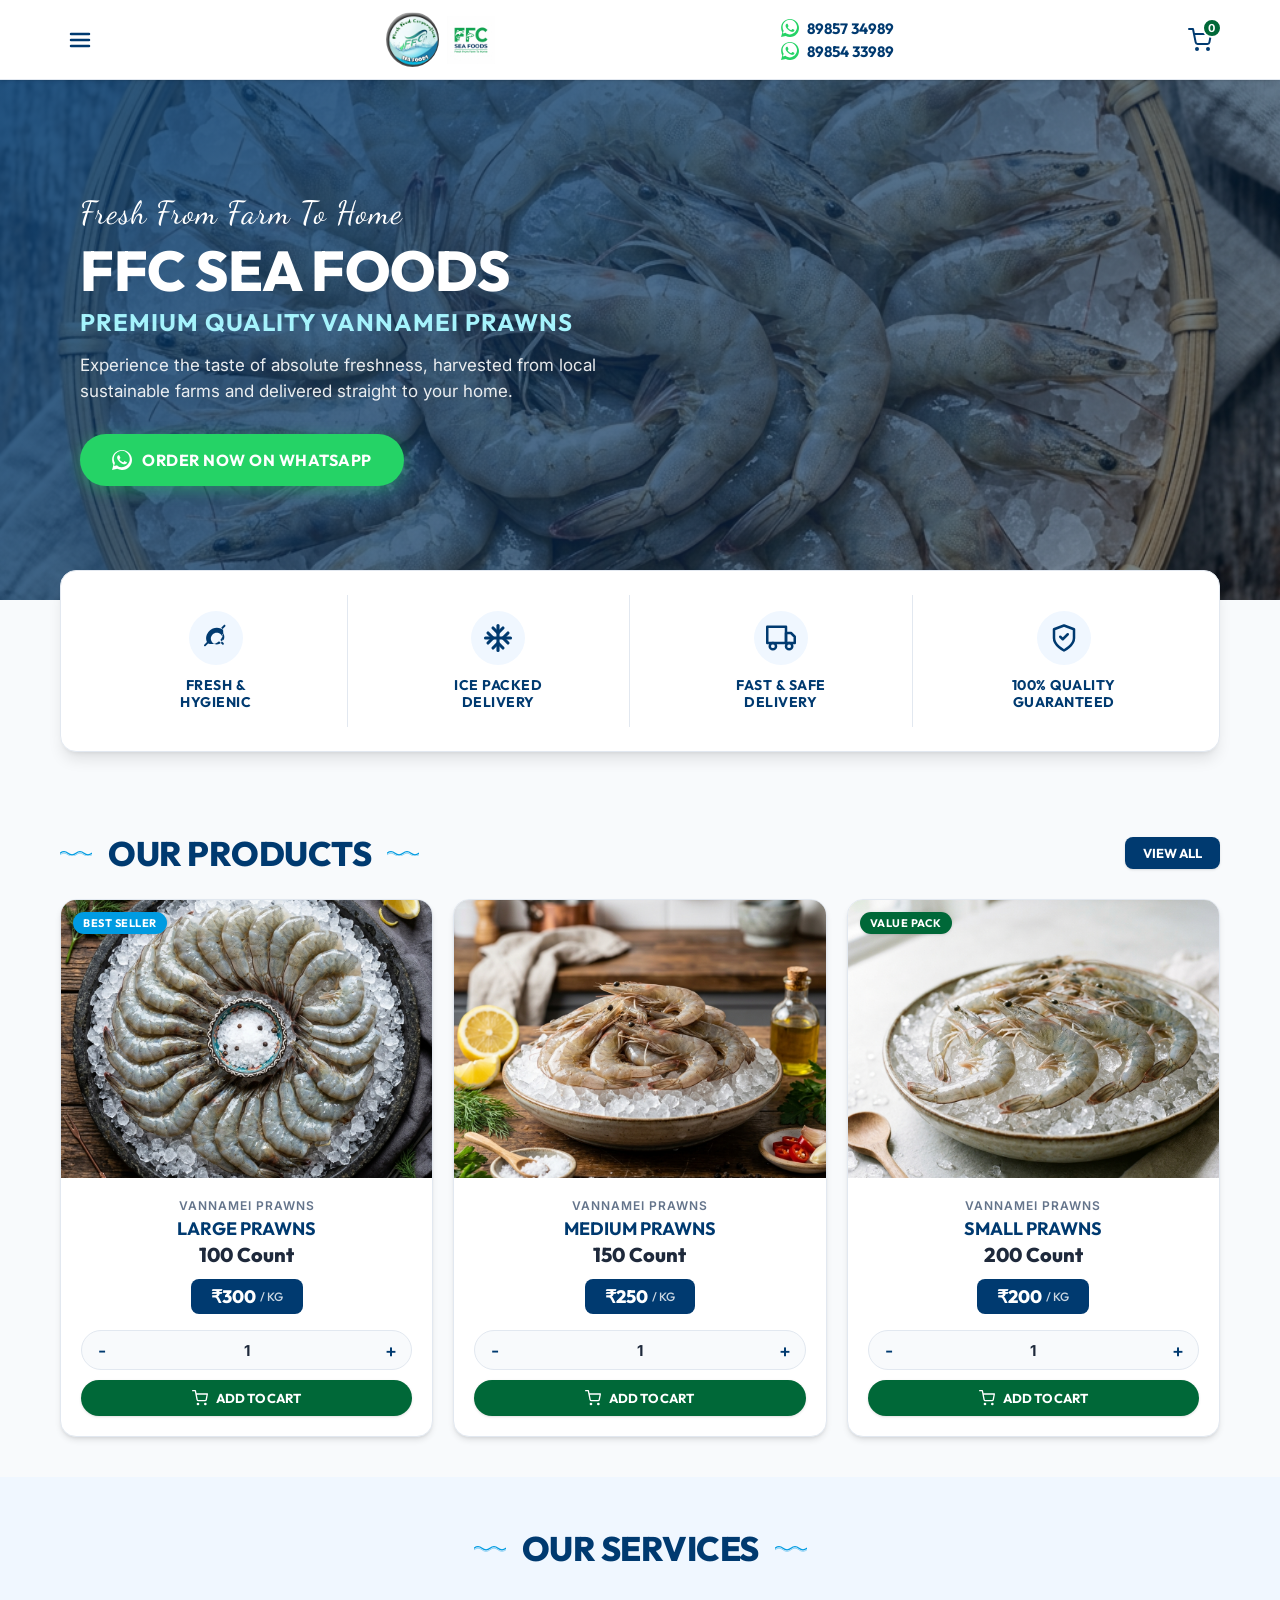
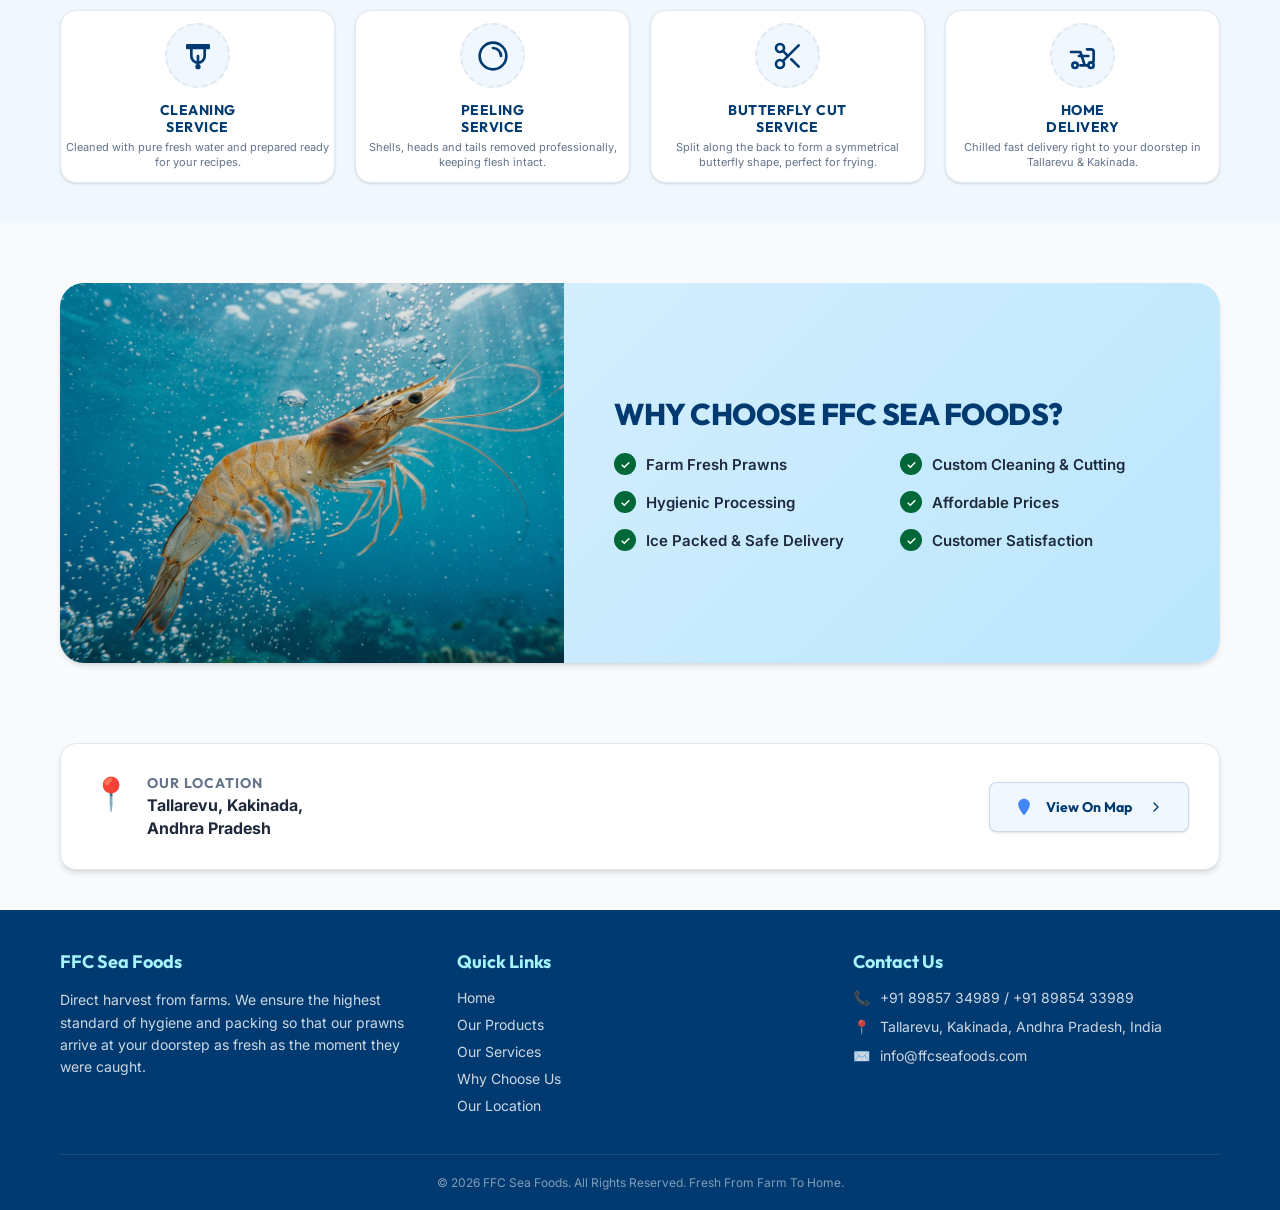
==== commit fa281314: "Add files via upload" ====
--- a/index.html
+++ b/index.html
@@ -483,6 +483,55 @@
                         <textarea class="form-input" id="cust-address" placeholder="Enter your full delivery address in Tallarevu/Kakinada" required></textarea>
                     </div>
                 </div>
+
+                <div class="cart-options-section">
+                    <span class="cart-section-title">3. Select Payment Method</span>
+                    
+                    <!-- Alert banner for advance payment (peeled/butterfly) -->
+                    <div class="payment-alert-banner" id="payment-alert" style="display: none;">
+                        ⚠️ Peeled, and Butterfly Cut orders require advance payment. Cash on Delivery is not available for these services.
+                    </div>
+
+                    <div class="payment-methods-group">
+                        <label class="payment-method-option" id="cod-option-wrapper">
+                            <input type="radio" name="payment-method" value="cod" checked id="pay-cod">
+                            <span class="pay-option-card">
+                                <span class="pay-icon">💵</span>
+                                <span class="pay-label">Cash on Delivery (COD)</span>
+                            </span>
+                        </label>
+                        <label class="payment-method-option">
+                            <input type="radio" name="payment-method" value="upi" id="pay-upi">
+                            <span class="pay-option-card">
+                                <span class="pay-icon">📱</span>
+                                <span class="pay-label">Online Payment (UPI)</span>
+                            </span>
+                        </label>
+                    </div>
+
+                    <!-- UPI Details Area (Hidden by default, shown when UPI selected) -->
+                    <div class="upi-details-container" id="upi-details-box" style="display: none;">
+                        <p class="upi-instruction">Scan QR Code or pay directly to the UPI ID:</p>
+                        
+                        <div class="upi-id-box">
+                            <span id="upi-id-text">9573039197@ybl</span>
+                            <button type="button" class="copy-upi-btn" id="copy-upi-btn" title="Copy UPI ID">Copy</button>
+                        </div>
+                        
+                        <div class="upi-qr-wrapper">
+                            <img id="upi-qr-code" src="" alt="UPI Payment QR Code">
+                        </div>
+
+                        <div class="form-group" style="margin-top: 12px;">
+                            <label>Upload Payment Screenshot *</label>
+                            <div class="file-upload-wrapper">
+                                <input type="file" id="payment-screenshot" accept="image/*" class="file-upload-input">
+                                <button type="button" class="file-upload-custom-btn" id="screenshot-custom-btn">Choose Image</button>
+                                <span class="file-upload-filename" id="screenshot-filename">No file chosen</span>
+                            </div>
+                        </div>
+                    </div>
+                </div>
             </div>
         </div>
 
--- a/style.css
+++ b/style.css
@@ -1583,3 +1583,176 @@
 .animate-fade-in {
     animation: fadeIn 0.5s ease forwards;
 }
+
+/* Payment Selector & UPI Styles */
+.payment-alert-banner {
+    background-color: #fef2f2;
+    border: 1px solid #fee2e2;
+    color: #991b1b;
+    padding: 10px 12px;
+    border-radius: var(--border-radius-sm);
+    font-size: 11px;
+    font-weight: 600;
+    line-height: 1.4;
+    margin-bottom: 12px;
+    animation: fadeIn 0.3s ease;
+}
+
+.payment-methods-group {
+    display: flex;
+    flex-direction: column;
+    gap: 8px;
+    margin-bottom: 12px;
+}
+
+.payment-method-option {
+    cursor: pointer;
+    display: block;
+}
+
+.payment-method-option input[type="radio"] {
+    display: none;
+}
+
+.pay-option-card {
+    display: flex;
+    align-items: center;
+    gap: 12px;
+    padding: 12px;
+    border: 1px solid var(--border-color);
+    border-radius: var(--border-radius-sm);
+    background-color: var(--bg-card);
+    transition: var(--transition);
+}
+
+.payment-method-option input[type="radio"]:checked + .pay-option-card {
+    border-color: var(--primary);
+    background-color: var(--bg-blue-light);
+    box-shadow: 0 0 0 1px var(--primary);
+}
+
+.payment-method-option input[type="radio"]:disabled + .pay-option-card {
+    opacity: 0.5;
+    cursor: not-allowed;
+    background-color: #f1f5f9;
+}
+
+.pay-icon {
+    font-size: 18px;
+}
+
+.pay-label {
+    font-size: 13px;
+    font-weight: 600;
+    color: var(--text-dark);
+}
+
+/* UPI Details Area */
+.upi-details-container {
+    background-color: var(--bg-card);
+    border: 1px solid var(--border-color);
+    border-radius: var(--border-radius-sm);
+    padding: 16px;
+    margin-top: 12px;
+    animation: fadeIn 0.4s ease;
+}
+
+.upi-instruction {
+    font-size: 12px;
+    color: var(--text-muted);
+    margin-bottom: 8px;
+}
+
+.upi-id-box {
+    display: flex;
+    align-items: center;
+    justify-content: space-between;
+    background-color: var(--bg-blue-light);
+    border: 1px dashed var(--accent-blue);
+    padding: 8px 12px;
+    border-radius: var(--border-radius-sm);
+    margin-bottom: 16px;
+}
+
+#upi-id-text {
+    font-family: var(--font-heading);
+    font-weight: 700;
+    font-size: 14px;
+    color: var(--secondary);
+}
+
+.copy-upi-btn {
+    background-color: var(--secondary);
+    color: var(--text-light);
+    font-size: 11px;
+    font-weight: 700;
+    padding: 4px 10px;
+    border-radius: 4px;
+    text-transform: uppercase;
+    transition: var(--transition);
+}
+
+.copy-upi-btn:hover {
+    background-color: var(--accent-blue);
+}
+
+.upi-qr-wrapper {
+    display: flex;
+    justify-content: center;
+    align-items: center;
+    background-color: var(--bg-main);
+    border: 1px solid var(--border-color);
+    border-radius: var(--border-radius-sm);
+    padding: 12px;
+    margin-bottom: 16px;
+    aspect-ratio: 1/1;
+    max-width: 180px;
+    margin-left: auto;
+    margin-right: auto;
+}
+
+.upi-qr-wrapper img {
+    width: 100%;
+    height: 100%;
+    object-fit: contain;
+}
+
+/* Screenshot File Upload styling */
+.file-upload-wrapper {
+    display: flex;
+    align-items: center;
+    gap: 8px;
+    border: 1px solid var(--border-color);
+    border-radius: var(--border-radius-sm);
+    padding: 4px;
+    background-color: var(--bg-main);
+    overflow: hidden;
+}
+
+.file-upload-input {
+    display: none;
+}
+
+.file-upload-custom-btn {
+    background-color: var(--secondary);
+    color: var(--text-light);
+    font-size: 11px;
+    font-weight: 700;
+    padding: 8px 12px;
+    border-radius: 4px;
+    transition: var(--transition);
+    white-space: nowrap;
+}
+
+.file-upload-custom-btn:hover {
+    background-color: var(--accent-blue);
+}
+
+.file-upload-filename {
+    font-size: 12px;
+    color: var(--text-muted);
+    white-space: nowrap;
+    overflow: hidden;
+    text-overflow: ellipsis;
+    flex-grow: 1;
+}
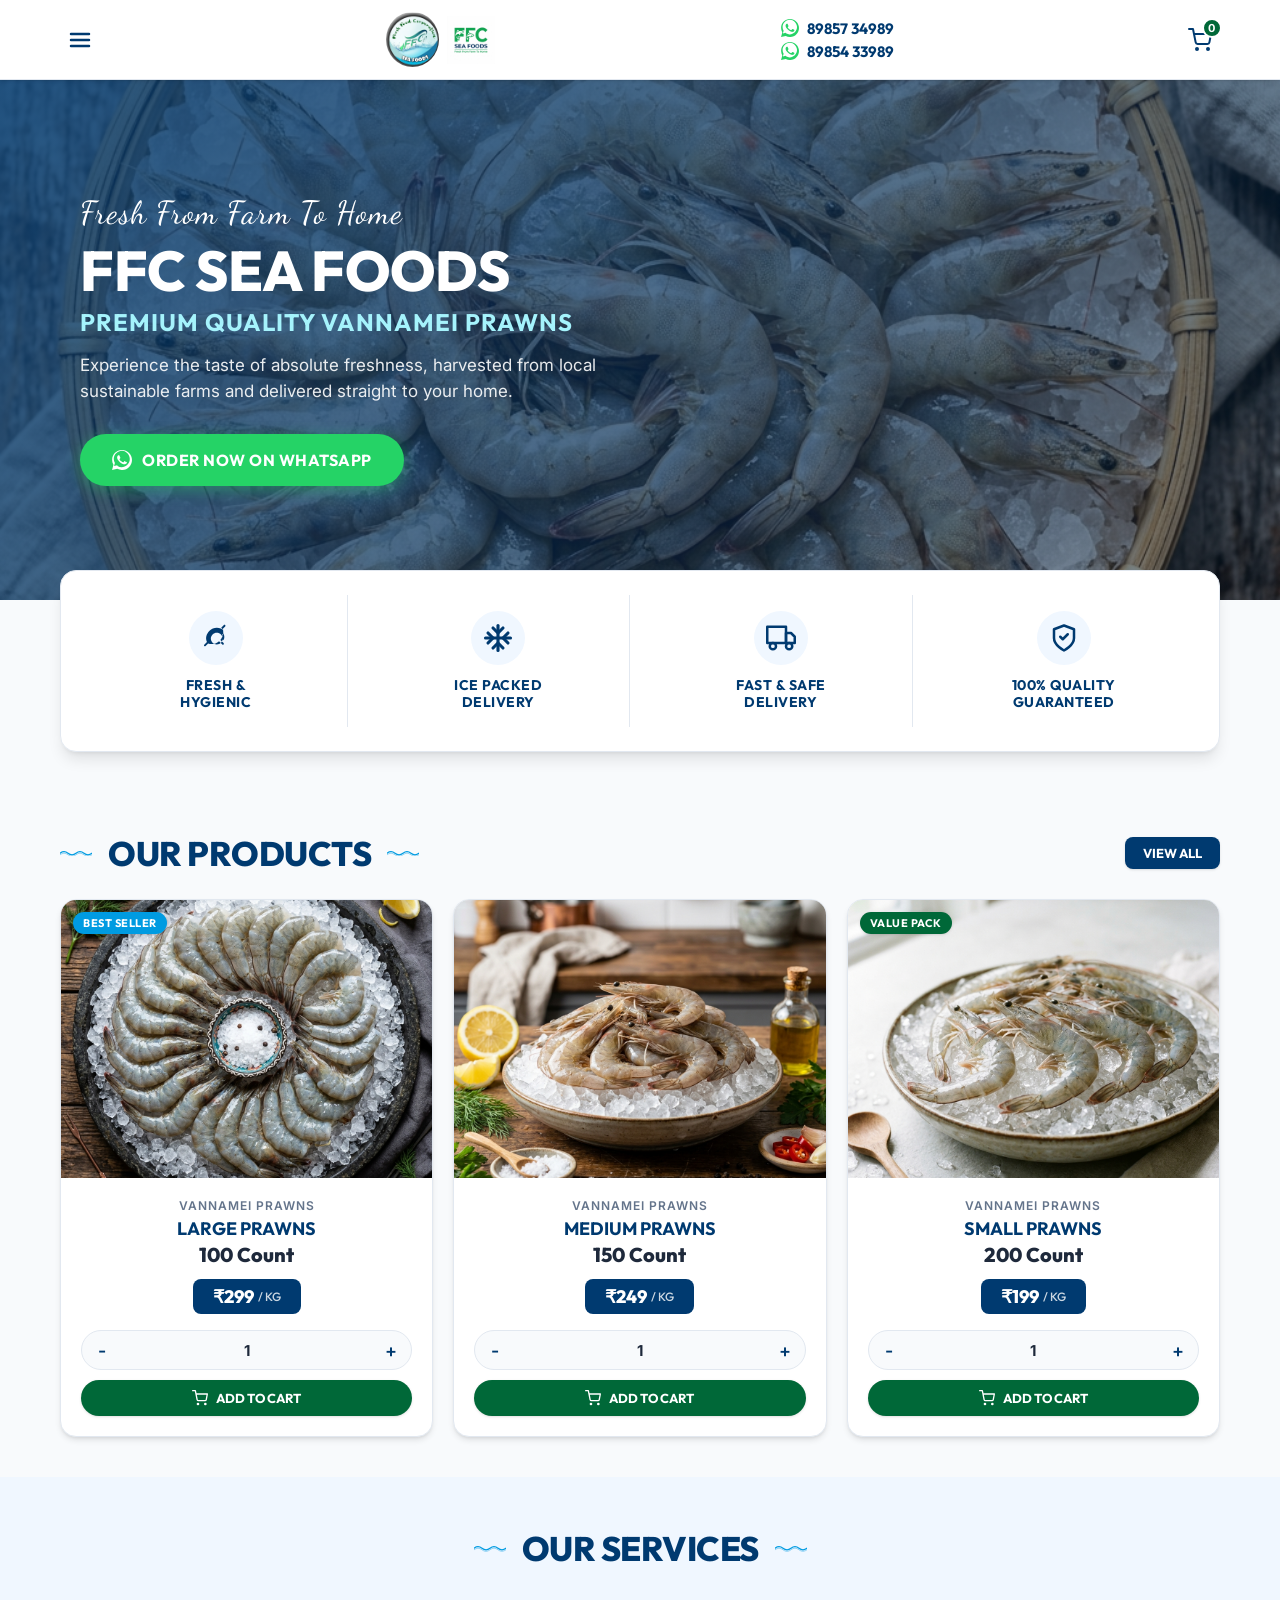
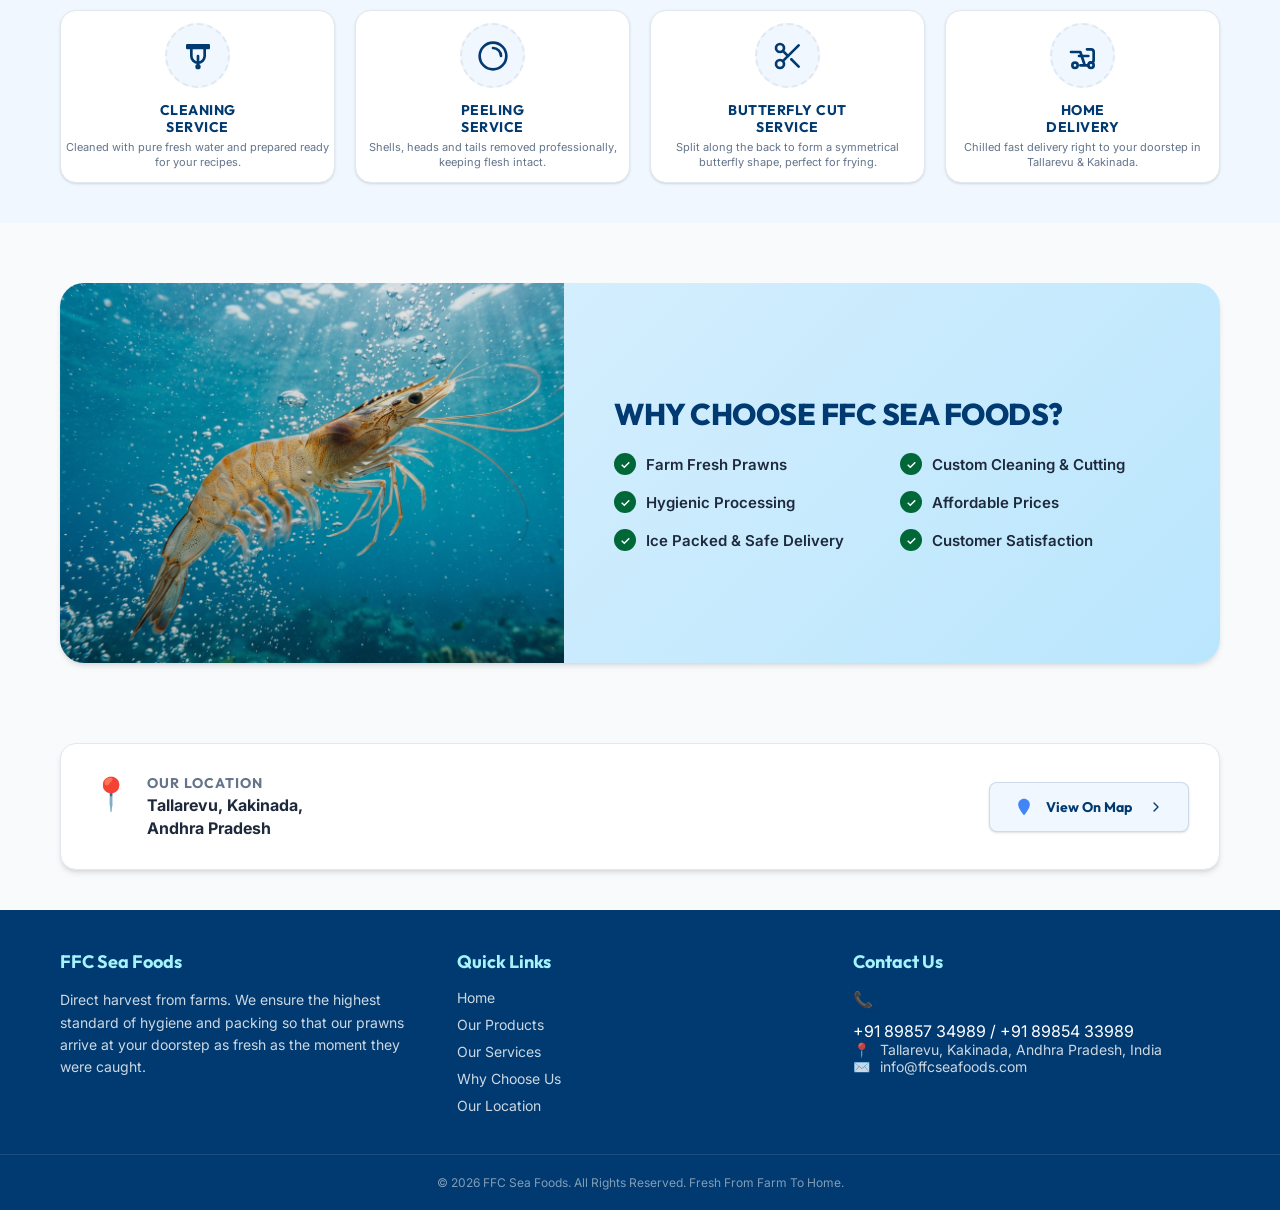
==== commit 6a531f78: "Add files via upload" ====
--- a/index.html
+++ b/index.html
@@ -156,7 +156,7 @@
                         <h3 class="product-name">Large Prawns</h3>
                         <p class="product-count">100 Count</p>
                         <div class="product-price-tag">
-                            ₹300 <span>/ KG</span>
+                            ₹299 <span>/ KG</span>
                         </div>
                         <div class="product-actions">
                             <div class="qty-controls">
@@ -164,7 +164,7 @@
                                 <span class="qty-val" id="qty-prawn-100">1</span>
                                 <button class="qty-btn plus" data-product-id="prawn-100" aria-label="Increase Quantity">+</button>
                             </div>
-                            <button class="add-cart-btn" data-id="prawn-100" data-name="Vannamei Prawns (100 Count)" data-price="300" data-img="assets/prawns-100.png" data-count="100 Count">
+                            <button class="add-cart-btn" data-id="prawn-100" data-name="Vannamei Prawns (100 Count)" data-price="299" data-img="assets/prawns-100.png" data-count="100 Count">
                                 <svg xmlns="http://www.w3.org/2000/svg" viewBox="0 0 24 24" fill="none" stroke="currentColor" stroke-width="2" stroke-linecap="round" stroke-linejoin="round"><circle cx="9" cy="21" r="1"></circle><circle cx="20" cy="21" r="1"></circle><path d="M1 1h4l2.68 13.39a2 2 0 0 0 2 1.61h9.72a2 2 0 0 0 2-1.61L23 6H6"></path></svg>
                                 Add To Cart
                             </button>
@@ -182,7 +182,7 @@
                         <h3 class="product-name">Medium Prawns</h3>
                         <p class="product-count">150 Count</p>
                         <div class="product-price-tag">
-                            ₹250 <span>/ KG</span>
+                            ₹249 <span>/ KG</span>
                         </div>
                         <div class="product-actions">
                             <div class="qty-controls">
@@ -190,7 +190,7 @@
                                 <span class="qty-val" id="qty-prawn-150">1</span>
                                 <button class="qty-btn plus" data-product-id="prawn-150" aria-label="Increase Quantity">+</button>
                             </div>
-                            <button class="add-cart-btn" data-id="prawn-150" data-name="Vannamei Prawns (150 Count)" data-price="250" data-img="assets/prawns-150.png" data-count="150 Count">
+                            <button class="add-cart-btn" data-id="prawn-150" data-name="Vannamei Prawns (150 Count)" data-price="249" data-img="assets/prawns-150.png" data-count="150 Count">
                                 <svg xmlns="http://www.w3.org/2000/svg" viewBox="0 0 24 24" fill="none" stroke="currentColor" stroke-width="2" stroke-linecap="round" stroke-linejoin="round"><circle cx="9" cy="21" r="1"></circle><circle cx="20" cy="21" r="1"></circle><path d="M1 1h4l2.68 13.39a2 2 0 0 0 2 1.61h9.72a2 2 0 0 0 2-1.61L23 6H6"></path></svg>
                                 Add To Cart
                             </button>
@@ -209,7 +209,7 @@
                         <h3 class="product-name">Small Prawns</h3>
                         <p class="product-count">200 Count</p>
                         <div class="product-price-tag">
-                            ₹200 <span>/ KG</span>
+                            ₹199 <span>/ KG</span>
                         </div>
                         <div class="product-actions">
                             <div class="qty-controls">
@@ -217,7 +217,7 @@
                                 <span class="qty-val" id="qty-prawn-200">1</span>
                                 <button class="qty-btn plus" data-product-id="prawn-200" aria-label="Increase Quantity">+</button>
                             </div>
-                            <button class="add-cart-btn" data-id="prawn-200" data-name="Vannamei Prawns (200 Count)" data-price="200" data-img="assets/prawns-200.png" data-count="200 Count">
+                            <button class="add-cart-btn" data-id="prawn-200" data-name="Vannamei Prawns (200 Count)" data-price="199" data-img="assets/prawns-200.png" data-count="200 Count">
                                 <svg xmlns="http://www.w3.org/2000/svg" viewBox="0 0 24 24" fill="none" stroke="currentColor" stroke-width="2" stroke-linecap="round" stroke-linejoin="round"><circle cx="9" cy="21" r="1"></circle><circle cx="20" cy="21" r="1"></circle><path d="M1 1h4l2.68 13.39a2 2 0 0 0 2 1.61h9.72a2 2 0 0 0 2-1.61L23 6H6"></path></svg>
                                 Add To Cart
                             </button>
@@ -374,7 +374,7 @@
                 </div>
                 <div class="footer-col">
                     <h3>Contact Us</h3>
-                    <div class="footer-contact">
+                    <div class="footer-contact"oder
                         <div class="footer-contact-item">
                             <span>📞</span>
                             <span>+91 89857 34989 / +91 89854 33989</span>
@@ -454,7 +454,7 @@
             </div>
 
             <!-- Cart Options (Service Selection, Customer Details) -->
-            <div id="cart-checkout-options" style="display: none;">
+            <div id="cart-checkout-options" style="display: flex; flex-direction: column; gap: 20px;">
                 <div class="cart-options-section">
                     <span class="cart-section-title">1. Choose Custom Prep Service</span>
                     <div class="form-group">
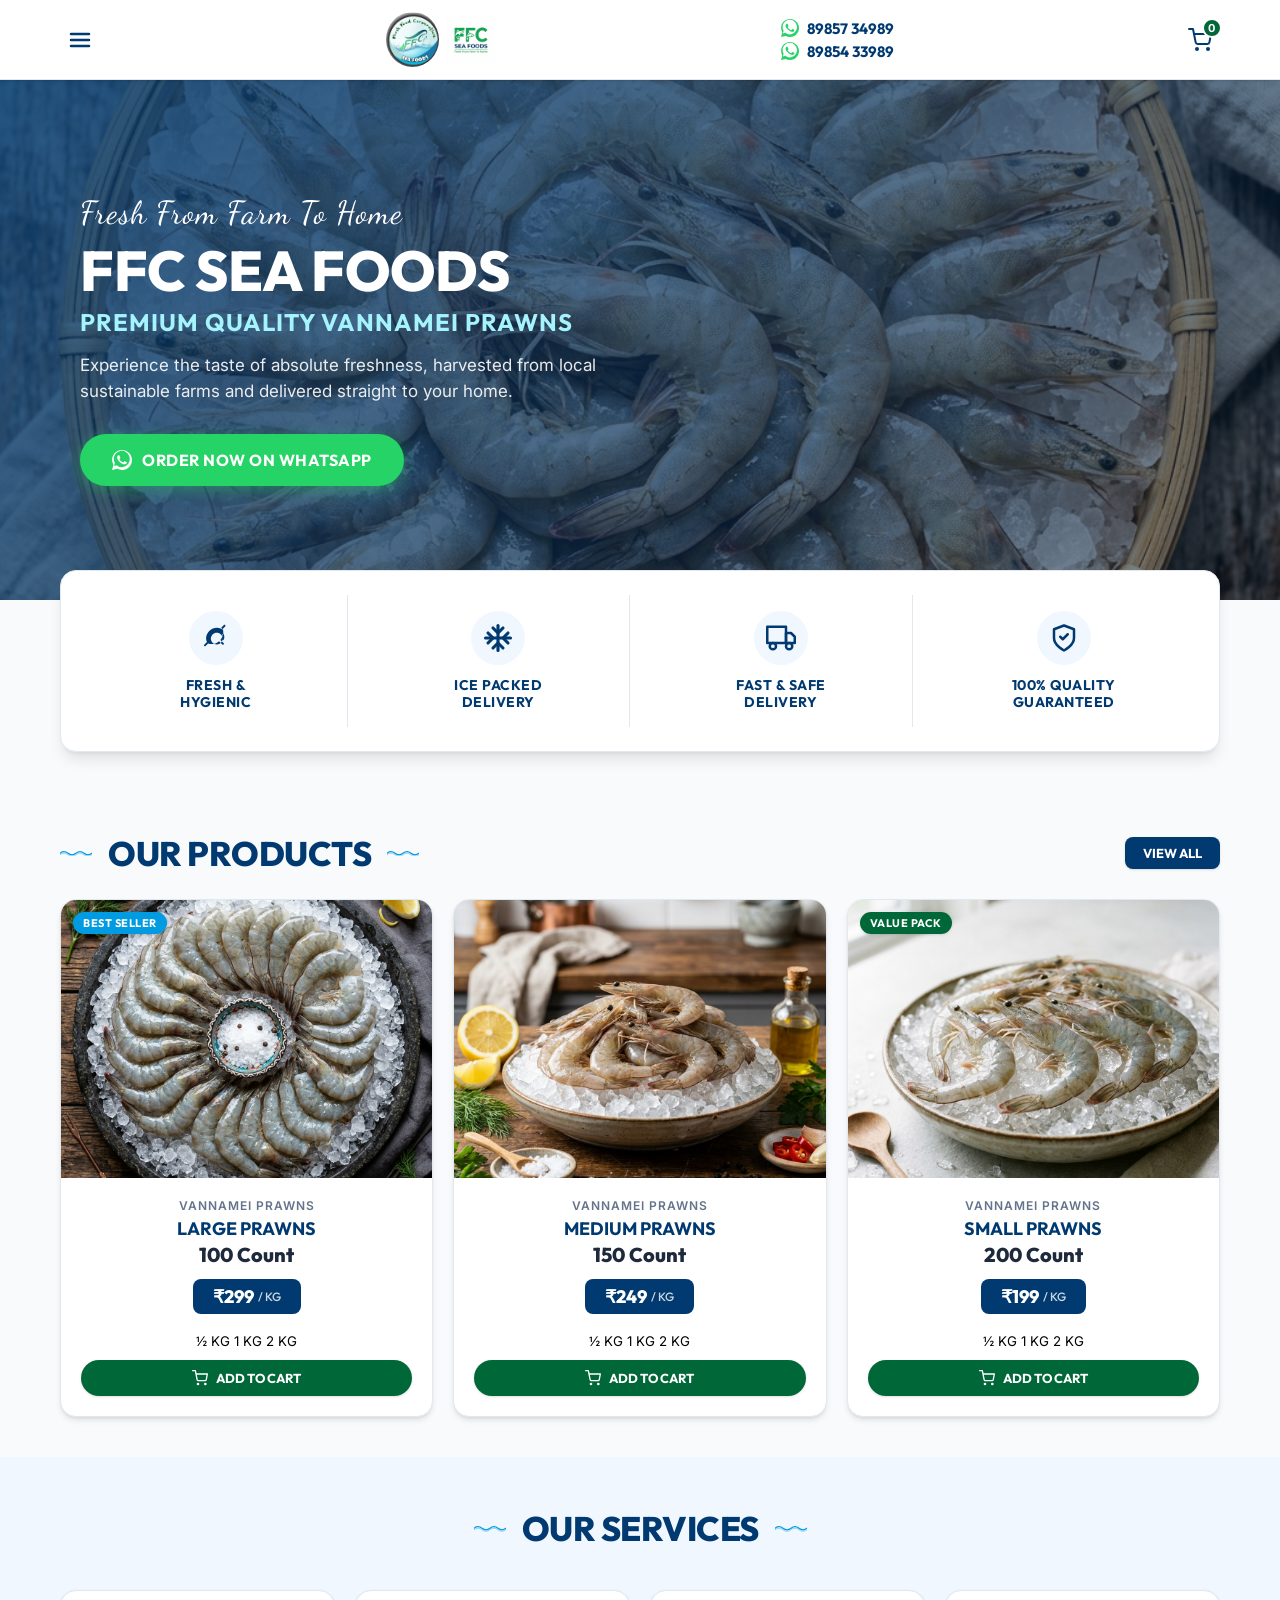
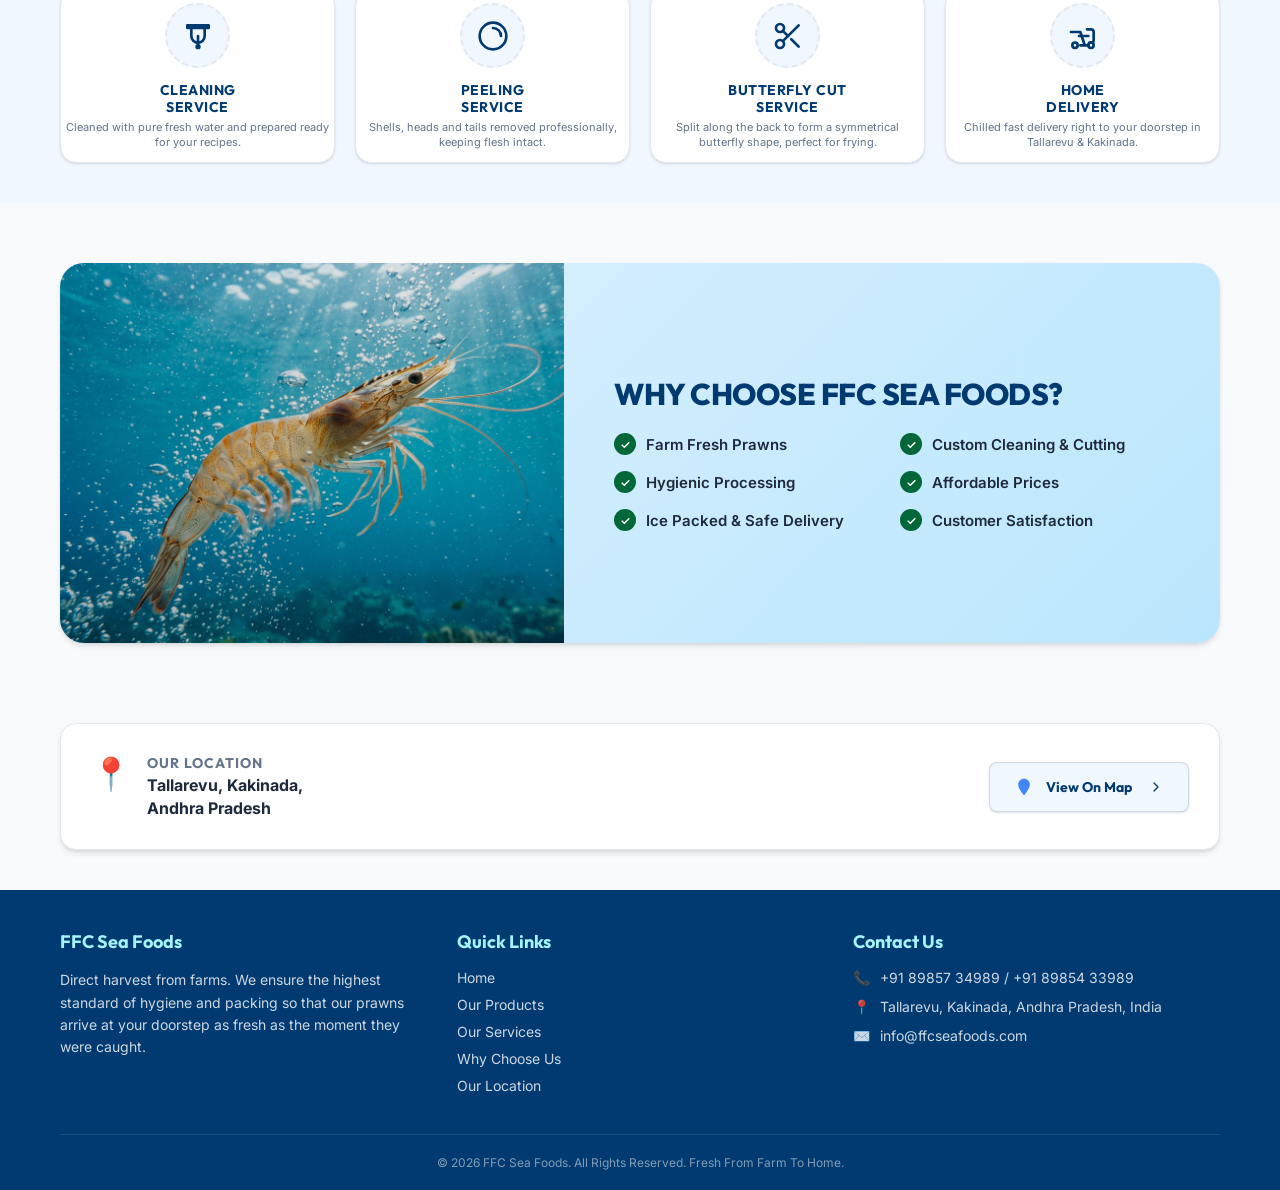
==== commit a3f046b9: "Add files via upload" ====
--- a/index.html
+++ b/index.html
@@ -159,10 +159,10 @@
                             ₹299 <span>/ KG</span>
                         </div>
                         <div class="product-actions">
-                            <div class="qty-controls">
-                                <button class="qty-btn minus" data-product-id="prawn-100" aria-label="Decrease Quantity">-</button>
-                                <span class="qty-val" id="qty-prawn-100">1</span>
-                                <button class="qty-btn plus" data-product-id="prawn-100" aria-label="Increase Quantity">+</button>
+                            <div class="weight-selector" id="weight-prawn-100">
+                                <button class="weight-btn active" data-product-id="prawn-100" data-weight="0.5" data-weight-label="½ KG">½ KG</button>
+                                <button class="weight-btn" data-product-id="prawn-100" data-weight="1" data-weight-label="1 KG">1 KG</button>
+                                <button class="weight-btn" data-product-id="prawn-100" data-weight="2" data-weight-label="2 KG">2 KG</button>
                             </div>
                             <button class="add-cart-btn" data-id="prawn-100" data-name="Vannamei Prawns (100 Count)" data-price="299" data-img="assets/prawns-100.png" data-count="100 Count">
                                 <svg xmlns="http://www.w3.org/2000/svg" viewBox="0 0 24 24" fill="none" stroke="currentColor" stroke-width="2" stroke-linecap="round" stroke-linejoin="round"><circle cx="9" cy="21" r="1"></circle><circle cx="20" cy="21" r="1"></circle><path d="M1 1h4l2.68 13.39a2 2 0 0 0 2 1.61h9.72a2 2 0 0 0 2-1.61L23 6H6"></path></svg>
@@ -185,10 +185,10 @@
                             ₹249 <span>/ KG</span>
                         </div>
                         <div class="product-actions">
-                            <div class="qty-controls">
-                                <button class="qty-btn minus" data-product-id="prawn-150" aria-label="Decrease Quantity">-</button>
-                                <span class="qty-val" id="qty-prawn-150">1</span>
-                                <button class="qty-btn plus" data-product-id="prawn-150" aria-label="Increase Quantity">+</button>
+                            <div class="weight-selector" id="weight-prawn-150">
+                                <button class="weight-btn active" data-product-id="prawn-150" data-weight="0.5" data-weight-label="½ KG">½ KG</button>
+                                <button class="weight-btn" data-product-id="prawn-150" data-weight="1" data-weight-label="1 KG">1 KG</button>
+                                <button class="weight-btn" data-product-id="prawn-150" data-weight="2" data-weight-label="2 KG">2 KG</button>
                             </div>
                             <button class="add-cart-btn" data-id="prawn-150" data-name="Vannamei Prawns (150 Count)" data-price="249" data-img="assets/prawns-150.png" data-count="150 Count">
                                 <svg xmlns="http://www.w3.org/2000/svg" viewBox="0 0 24 24" fill="none" stroke="currentColor" stroke-width="2" stroke-linecap="round" stroke-linejoin="round"><circle cx="9" cy="21" r="1"></circle><circle cx="20" cy="21" r="1"></circle><path d="M1 1h4l2.68 13.39a2 2 0 0 0 2 1.61h9.72a2 2 0 0 0 2-1.61L23 6H6"></path></svg>
@@ -212,10 +212,10 @@
                             ₹199 <span>/ KG</span>
                         </div>
                         <div class="product-actions">
-                            <div class="qty-controls">
-                                <button class="qty-btn minus" data-product-id="prawn-200" aria-label="Decrease Quantity">-</button>
-                                <span class="qty-val" id="qty-prawn-200">1</span>
-                                <button class="qty-btn plus" data-product-id="prawn-200" aria-label="Increase Quantity">+</button>
+                            <div class="weight-selector" id="weight-prawn-200">
+                                <button class="weight-btn active" data-product-id="prawn-200" data-weight="0.5" data-weight-label="½ KG">½ KG</button>
+                                <button class="weight-btn" data-product-id="prawn-200" data-weight="1" data-weight-label="1 KG">1 KG</button>
+                                <button class="weight-btn" data-product-id="prawn-200" data-weight="2" data-weight-label="2 KG">2 KG</button>
                             </div>
                             <button class="add-cart-btn" data-id="prawn-200" data-name="Vannamei Prawns (200 Count)" data-price="199" data-img="assets/prawns-200.png" data-count="200 Count">
                                 <svg xmlns="http://www.w3.org/2000/svg" viewBox="0 0 24 24" fill="none" stroke="currentColor" stroke-width="2" stroke-linecap="round" stroke-linejoin="round"><circle cx="9" cy="21" r="1"></circle><circle cx="20" cy="21" r="1"></circle><path d="M1 1h4l2.68 13.39a2 2 0 0 0 2 1.61h9.72a2 2 0 0 0 2-1.61L23 6H6"></path></svg>
@@ -374,7 +374,7 @@
                 </div>
                 <div class="footer-col">
                     <h3>Contact Us</h3>
-                    <div class="footer-contact"oder
+                    <div class="footer-contact">
                         <div class="footer-contact-item">
                             <span>📞</span>
                             <span>+91 89857 34989 / +91 89854 33989</span>
@@ -453,37 +453,41 @@
                 </div>
             </div>
 
-            <!-- Cart Options (Service Selection, Customer Details) -->
-            <div id="cart-checkout-options" style="display: flex; flex-direction: column; gap: 20px;">
+            <!-- Cart Options (Service Selection, Customer Details) - Vertical Layout -->
+            <div id="cart-checkout-options" style="display: none; flex-direction: column; gap: 16px;">
+
+                <!-- Step 1: Prep Service -->
                 <div class="cart-options-section">
-                    <span class="cart-section-title">1. Choose Custom Prep Service</span>
-                    <div class="form-group">
+                    <span class="cart-section-title">1. Choose Prep Service</span>
+                    <div class="form-group-inline">
                         <label for="prep-service">Prep Service (Free of Cost)</label>
                         <select class="form-select" id="prep-service">
                             <option value="none">None (Whole Prawns with Shell)</option>
                             <option value="cleaning">Cleaning Only (Cleaned, Shell On)</option>
-                            <option value="peeled">Peeled Service (Shell & Head Removed)</option>
+                            <option value="peeled">Peeled Service (Shell &amp; Head Removed)</option>
                             <option value="butterfly">Butterfly Cut Service (Split Back)</option>
                         </select>
                     </div>
                 </div>
 
+                <!-- Step 2: Delivery Details -->
                 <div class="cart-options-section">
                     <span class="cart-section-title">2. Delivery Details</span>
-                    <div class="form-group" style="margin-bottom: 8px;">
+                    <div class="form-group-inline">
                         <label for="cust-name">Your Name *</label>
                         <input type="text" class="form-input" id="cust-name" placeholder="Enter your full name" required>
                     </div>
-                    <div class="form-group" style="margin-bottom: 8px;">
+                    <div class="form-group-inline">
                         <label for="cust-phone">WhatsApp Number *</label>
                         <input type="tel" class="form-input" id="cust-phone" placeholder="Enter your contact number" required>
                     </div>
-                    <div class="form-group">
+                    <div class="form-group-inline">
                         <label for="cust-address">Delivery Address *</label>
-                        <textarea class="form-input" id="cust-address" placeholder="Enter your full delivery address in Tallarevu/Kakinada" required></textarea>
-                    </div>
-                </div>
-
+                        <textarea class="form-input" id="cust-address" placeholder="Enter your full delivery address in Tallarevu / Kakinada" rows="3" required></textarea>
+                    </div>
+                </div>
+
+                <!-- Step 3: Payment Method -->
                 <div class="cart-options-section">
                     <span class="cart-section-title">3. Select Payment Method</span>
                     
@@ -522,7 +526,7 @@
                             <img id="upi-qr-code" src="" alt="UPI Payment QR Code">
                         </div>
 
-                        <div class="form-group" style="margin-top: 12px;">
+                        <div class="form-group-inline" style="margin-top: 12px;">
                             <label>Upload Payment Screenshot *</label>
                             <div class="file-upload-wrapper">
                                 <input type="file" id="payment-screenshot" accept="image/*" class="file-upload-input">
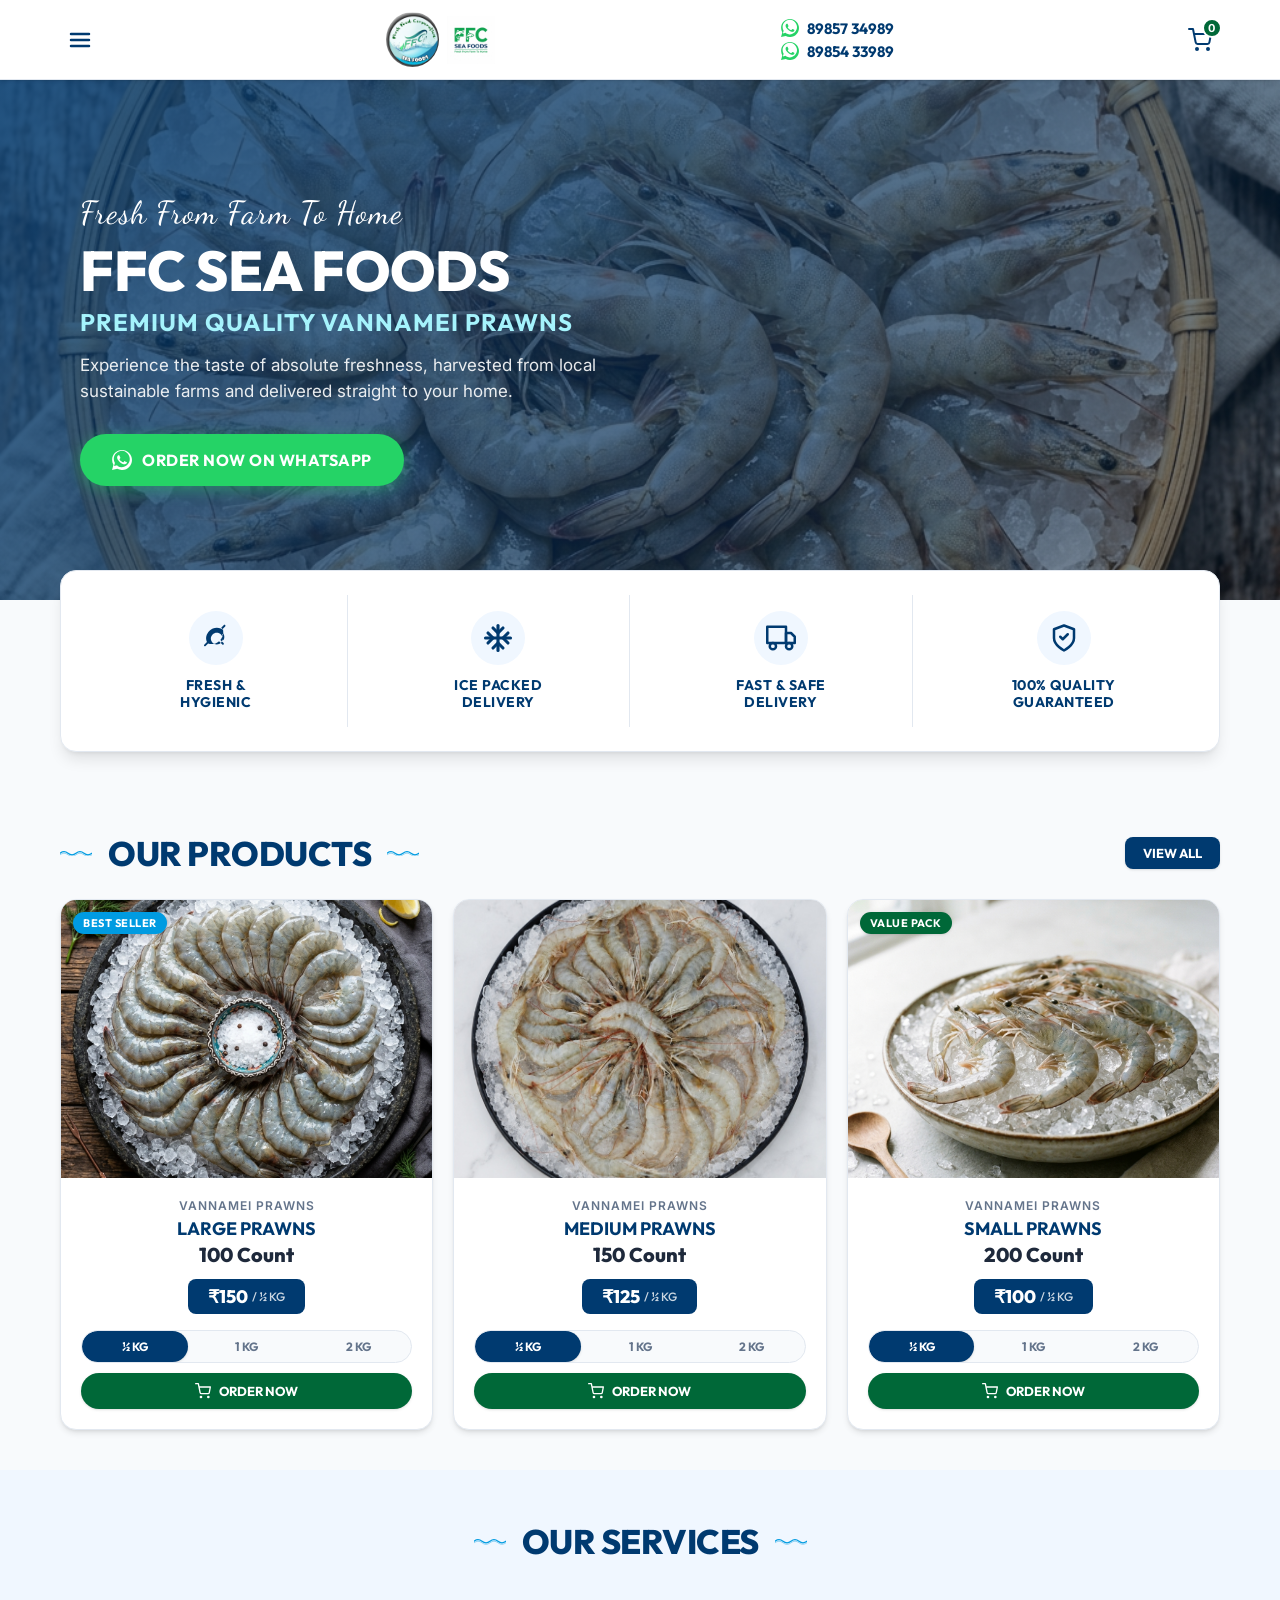
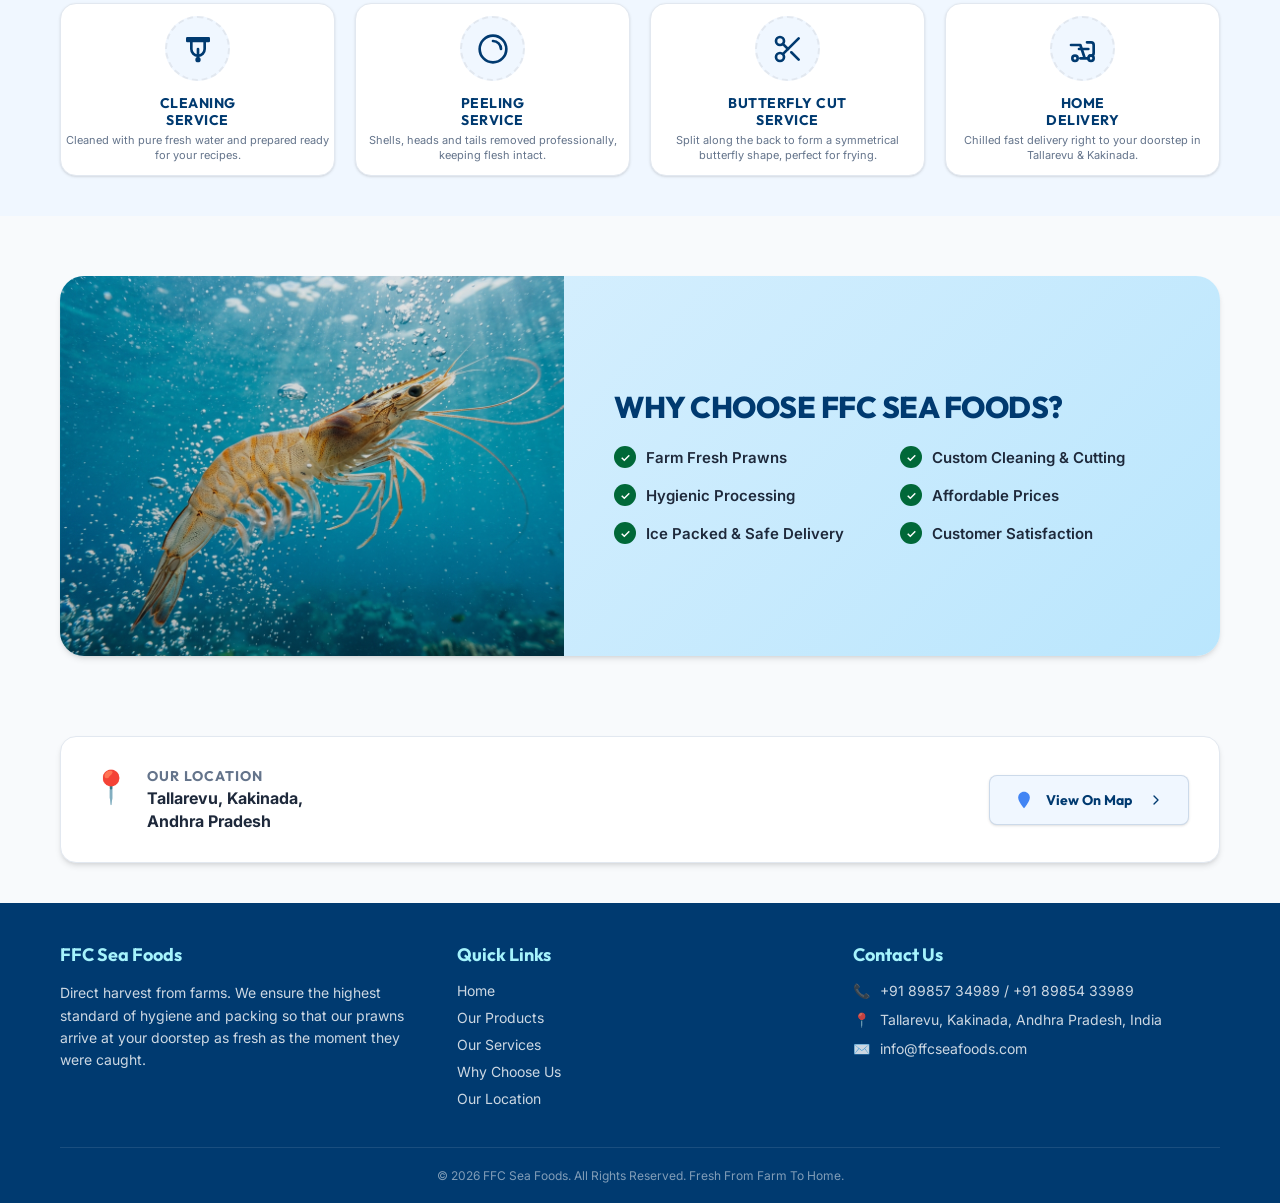
==== commit 6ae83f60: "Add files via upload" ====
--- a/index.html
+++ b/index.html
@@ -155,8 +155,8 @@
                         <span class="product-cat">Vannamei Prawns</span>
                         <h3 class="product-name">Large Prawns</h3>
                         <p class="product-count">100 Count</p>
-                        <div class="product-price-tag">
-                            ₹299 <span>/ KG</span>
+                        <div class="product-price-tag" id="price-tag-prawn-100">
+                            ₹150 <span>/ ½ KG</span>
                         </div>
                         <div class="product-actions">
                             <div class="weight-selector" id="weight-prawn-100">
@@ -164,9 +164,9 @@
                                 <button class="weight-btn" data-product-id="prawn-100" data-weight="1" data-weight-label="1 KG">1 KG</button>
                                 <button class="weight-btn" data-product-id="prawn-100" data-weight="2" data-weight-label="2 KG">2 KG</button>
                             </div>
-                            <button class="add-cart-btn" data-id="prawn-100" data-name="Vannamei Prawns (100 Count)" data-price="299" data-img="assets/prawns-100.png" data-count="100 Count">
+                            <button class="add-cart-btn" data-id="prawn-100" data-name="Vannamei Prawns (100 Count)" data-price="300" data-img="assets/prawns-100.png" data-count="100 Count">
                                 <svg xmlns="http://www.w3.org/2000/svg" viewBox="0 0 24 24" fill="none" stroke="currentColor" stroke-width="2" stroke-linecap="round" stroke-linejoin="round"><circle cx="9" cy="21" r="1"></circle><circle cx="20" cy="21" r="1"></circle><path d="M1 1h4l2.68 13.39a2 2 0 0 0 2 1.61h9.72a2 2 0 0 0 2-1.61L23 6H6"></path></svg>
-                                Add To Cart
+                                Order Now
                             </button>
                         </div>
                     </div>
@@ -175,14 +175,14 @@
                 <!-- Product 2: 150 Count -->
                 <div class="product-card animate-fade-in" style="animation-delay: 0.2s;">
                     <div class="product-image-wrapper">
-                        <img src="assets/prawns-150.png" alt="Vannamei Prawns 150 Count" class="product-img">
+                        <img src="assets/prawns-150.jpg" alt="Vannamei Prawns 150 Count" class="product-img">
                     </div>
                     <div class="product-body">
                         <span class="product-cat">Vannamei Prawns</span>
                         <h3 class="product-name">Medium Prawns</h3>
                         <p class="product-count">150 Count</p>
-                        <div class="product-price-tag">
-                            ₹249 <span>/ KG</span>
+                        <div class="product-price-tag" id="price-tag-prawn-150">
+                            ₹125 <span>/ ½ KG</span>
                         </div>
                         <div class="product-actions">
                             <div class="weight-selector" id="weight-prawn-150">
@@ -190,9 +190,9 @@
                                 <button class="weight-btn" data-product-id="prawn-150" data-weight="1" data-weight-label="1 KG">1 KG</button>
                                 <button class="weight-btn" data-product-id="prawn-150" data-weight="2" data-weight-label="2 KG">2 KG</button>
                             </div>
-                            <button class="add-cart-btn" data-id="prawn-150" data-name="Vannamei Prawns (150 Count)" data-price="249" data-img="assets/prawns-150.png" data-count="150 Count">
+                            <button class="add-cart-btn" data-id="prawn-150" data-name="Vannamei Prawns (150 Count)" data-price="250" data-img="assets/prawns-150.jpg" data-count="150 Count">
                                 <svg xmlns="http://www.w3.org/2000/svg" viewBox="0 0 24 24" fill="none" stroke="currentColor" stroke-width="2" stroke-linecap="round" stroke-linejoin="round"><circle cx="9" cy="21" r="1"></circle><circle cx="20" cy="21" r="1"></circle><path d="M1 1h4l2.68 13.39a2 2 0 0 0 2 1.61h9.72a2 2 0 0 0 2-1.61L23 6H6"></path></svg>
-                                Add To Cart
+                                Order Now
                             </button>
                         </div>
                     </div>
@@ -208,8 +208,8 @@
                         <span class="product-cat">Vannamei Prawns</span>
                         <h3 class="product-name">Small Prawns</h3>
                         <p class="product-count">200 Count</p>
-                        <div class="product-price-tag">
-                            ₹199 <span>/ KG</span>
+                        <div class="product-price-tag" id="price-tag-prawn-200">
+                            ₹100 <span>/ ½ KG</span>
                         </div>
                         <div class="product-actions">
                             <div class="weight-selector" id="weight-prawn-200">
@@ -217,9 +217,9 @@
                                 <button class="weight-btn" data-product-id="prawn-200" data-weight="1" data-weight-label="1 KG">1 KG</button>
                                 <button class="weight-btn" data-product-id="prawn-200" data-weight="2" data-weight-label="2 KG">2 KG</button>
                             </div>
-                            <button class="add-cart-btn" data-id="prawn-200" data-name="Vannamei Prawns (200 Count)" data-price="199" data-img="assets/prawns-200.png" data-count="200 Count">
+                            <button class="add-cart-btn" data-id="prawn-200" data-name="Vannamei Prawns (200 Count)" data-price="200" data-img="assets/prawns-200.png" data-count="200 Count">
                                 <svg xmlns="http://www.w3.org/2000/svg" viewBox="0 0 24 24" fill="none" stroke="currentColor" stroke-width="2" stroke-linecap="round" stroke-linejoin="round"><circle cx="9" cy="21" r="1"></circle><circle cx="20" cy="21" r="1"></circle><path d="M1 1h4l2.68 13.39a2 2 0 0 0 2 1.61h9.72a2 2 0 0 0 2-1.61L23 6H6"></path></svg>
-                                Add To Cart
+                                Order Now
                             </button>
                         </div>
                     </div>
@@ -460,12 +460,12 @@
                 <div class="cart-options-section">
                     <span class="cart-section-title">1. Choose Prep Service</span>
                     <div class="form-group-inline">
-                        <label for="prep-service">Prep Service (Free of Cost)</label>
+                        <label for="prep-service">Prep Service</label>
                         <select class="form-select" id="prep-service">
-                            <option value="none">None (Whole Prawns with Shell)</option>
-                            <option value="cleaning">Cleaning Only (Cleaned, Shell On)</option>
-                            <option value="peeled">Peeled Service (Shell &amp; Head Removed)</option>
-                            <option value="butterfly">Butterfly Cut Service (Split Back)</option>
+                            <option value="none">None (Whole Prawns with Shell) - Free</option>
+                            <option value="cleaning">Cleaning Only (Cleaned, Shell On) - Free</option>
+                            <option value="peeled">Peeled Service (Shell &amp; Head Removed) - ₹30/KG</option>
+                            <option value="butterfly">Butterfly Cut Service (Split Back) - ₹30/KG</option>
                         </select>
                     </div>
                 </div>
@@ -485,16 +485,18 @@
                         <label for="cust-address">Delivery Address *</label>
                         <textarea class="form-input" id="cust-address" placeholder="Enter your full delivery address in Tallarevu / Kakinada" rows="3" required></textarea>
                     </div>
+                    <div class="form-group-inline">
+                        <label for="delivery-slot">Preferred Delivery Slot *</label>
+                        <select class="form-select" id="delivery-slot" required>
+                            <option value="Morning Slot (9 - 11) AM">Morning Slot (9:00 AM - 11:00 AM)</option>
+                            <option value="Evening Slot (4 - 6) PM">Evening Slot (4:00 PM - 6:00 PM)</option>
+                        </select>
+                    </div>
                 </div>
 
                 <!-- Step 3: Payment Method -->
                 <div class="cart-options-section">
                     <span class="cart-section-title">3. Select Payment Method</span>
-                    
-                    <!-- Alert banner for advance payment (peeled/butterfly) -->
-                    <div class="payment-alert-banner" id="payment-alert" style="display: none;">
-                        ⚠️ Peeled, and Butterfly Cut orders require advance payment. Cash on Delivery is not available for these services.
-                    </div>
 
                     <div class="payment-methods-group">
                         <label class="payment-method-option" id="cod-option-wrapper">
@@ -546,7 +548,7 @@
             </div>
             <div class="cart-summary-row">
                 <span>Prep Service:</span>
-                <span style="color: var(--primary); font-weight: 600;">FREE</span>
+                <span id="cart-prep-charge" style="color: var(--text-dark); font-weight: 600;">₹0</span>
             </div>
             <div class="cart-summary-row">
                 <span>Delivery:</span>
--- a/style.css
+++ b/style.css
@@ -793,6 +793,44 @@
     height: 16px;
 }
 
+/* Weight Selector (Half kg / 1 KG / 2 KG) */
+.weight-selector {
+    display: flex;
+    gap: 6px;
+    width: 100%;
+    border-radius: 50px;
+    overflow: hidden;
+    border: 1px solid var(--border-color);
+    background-color: var(--bg-main);
+}
+
+.weight-btn {
+    flex: 1;
+    padding: 8px 4px;
+    font-family: var(--font-heading);
+    font-weight: 700;
+    font-size: 12px;
+    color: var(--text-muted);
+    background: transparent;
+    border: none;
+    cursor: pointer;
+    transition: var(--transition);
+    border-radius: 50px;
+    text-align: center;
+    white-space: nowrap;
+}
+
+.weight-btn:hover {
+    background-color: var(--bg-blue-light);
+    color: var(--secondary);
+}
+
+.weight-btn.active {
+    background-color: var(--secondary);
+    color: var(--text-light);
+    box-shadow: var(--shadow-sm);
+}
+
 /* Services Section */
 .services-section {
     padding: 40px 0;
@@ -1466,15 +1504,15 @@
     font-size: 18px;
 }
 
-/* Service Options, Custom Forms in Cart */
+/* Service Options, Custom Forms in Cart - Vertical Layout */
 .cart-options-section {
     background-color: var(--bg-blue-light);
     border-radius: var(--border-radius-md);
-    padding: 16px;
-    margin-bottom: 20px;
-    display: flex;
-    flex-direction: column;
-    gap: 12px;
+    padding: 14px;
+    margin-bottom: 0;
+    display: flex;
+    flex-direction: column;
+    gap: 10px;
 }
 
 .cart-section-title {
@@ -1484,12 +1522,21 @@
     text-transform: uppercase;
     letter-spacing: 0.5px;
     color: var(--secondary);
+    display: block;
+    margin-bottom: 6px;
 }
 
 .form-group {
     display: flex;
     flex-direction: column;
-    gap: 6px;
+    gap: 8px;
+}
+
+.form-group-inline {
+    display: flex;
+    flex-direction: column;
+    gap: 4px;
+    margin-bottom: 8px;
 }
 
 .form-group label {
